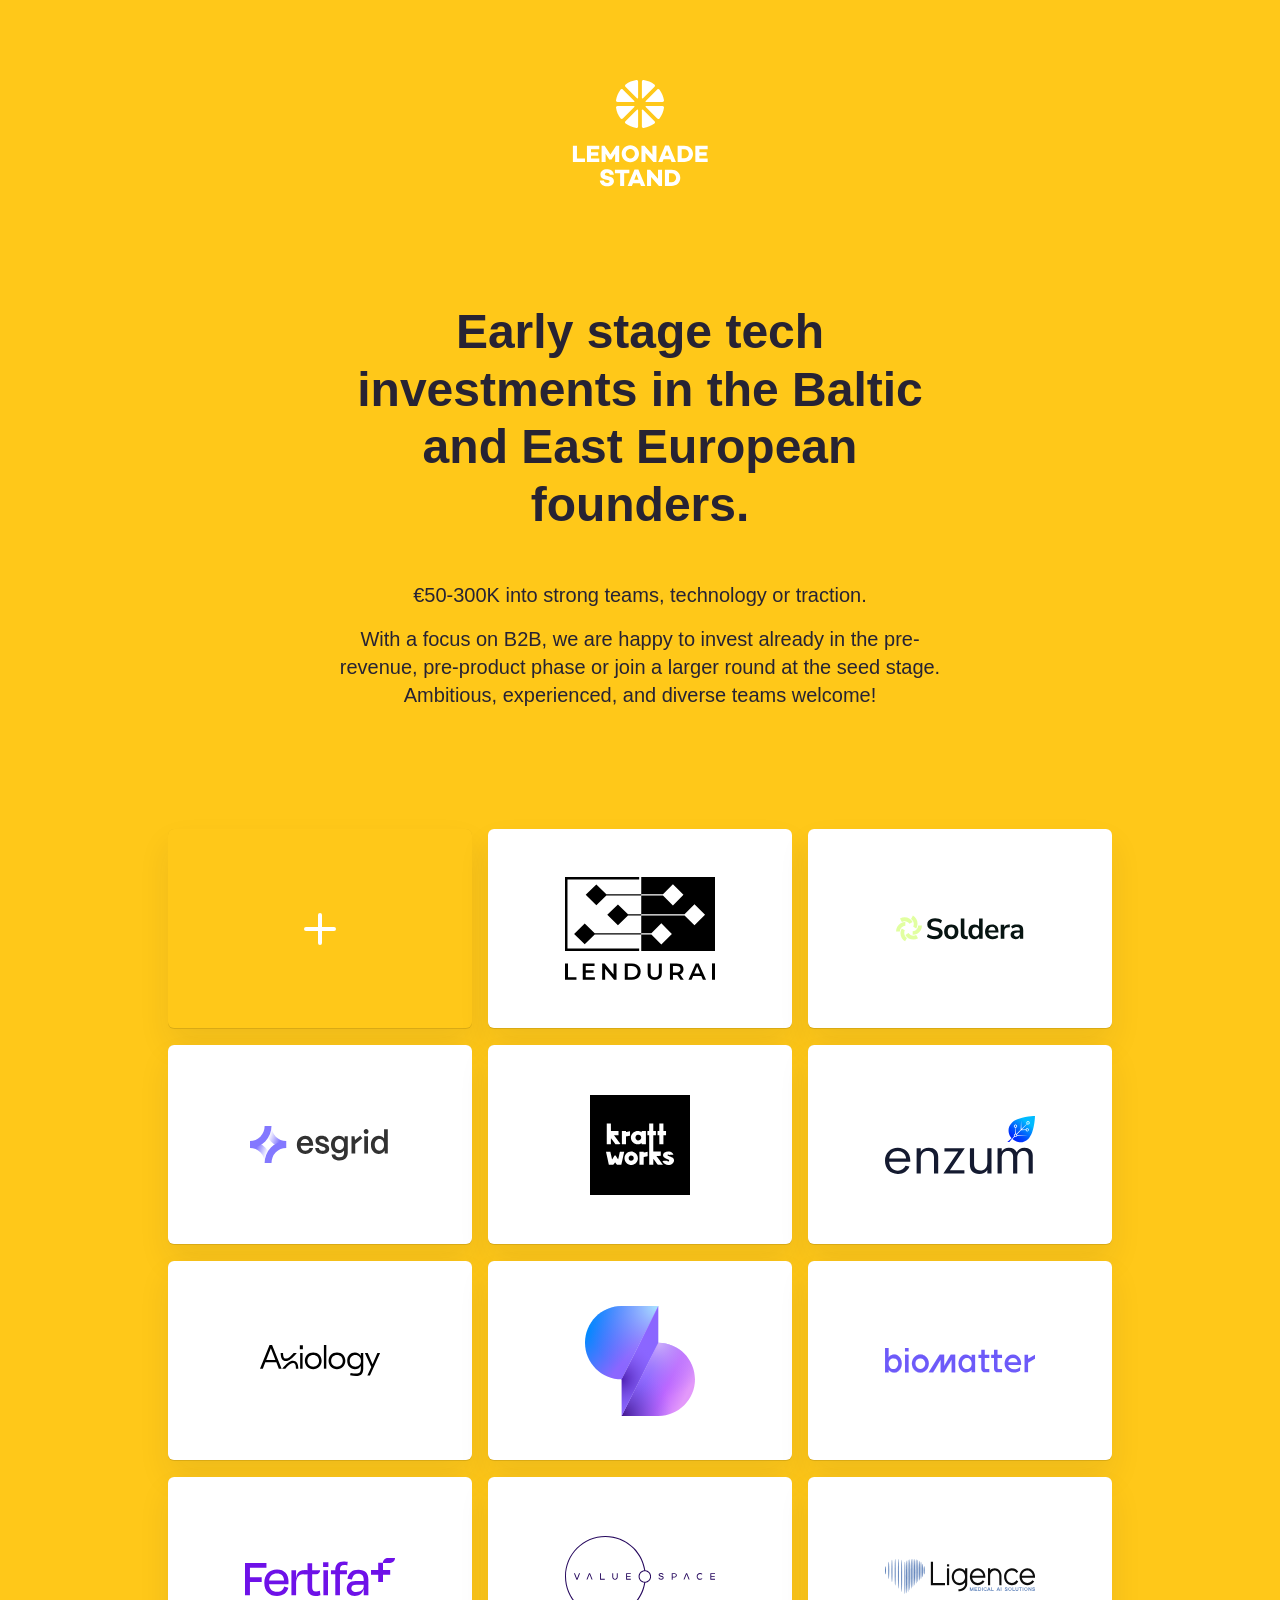
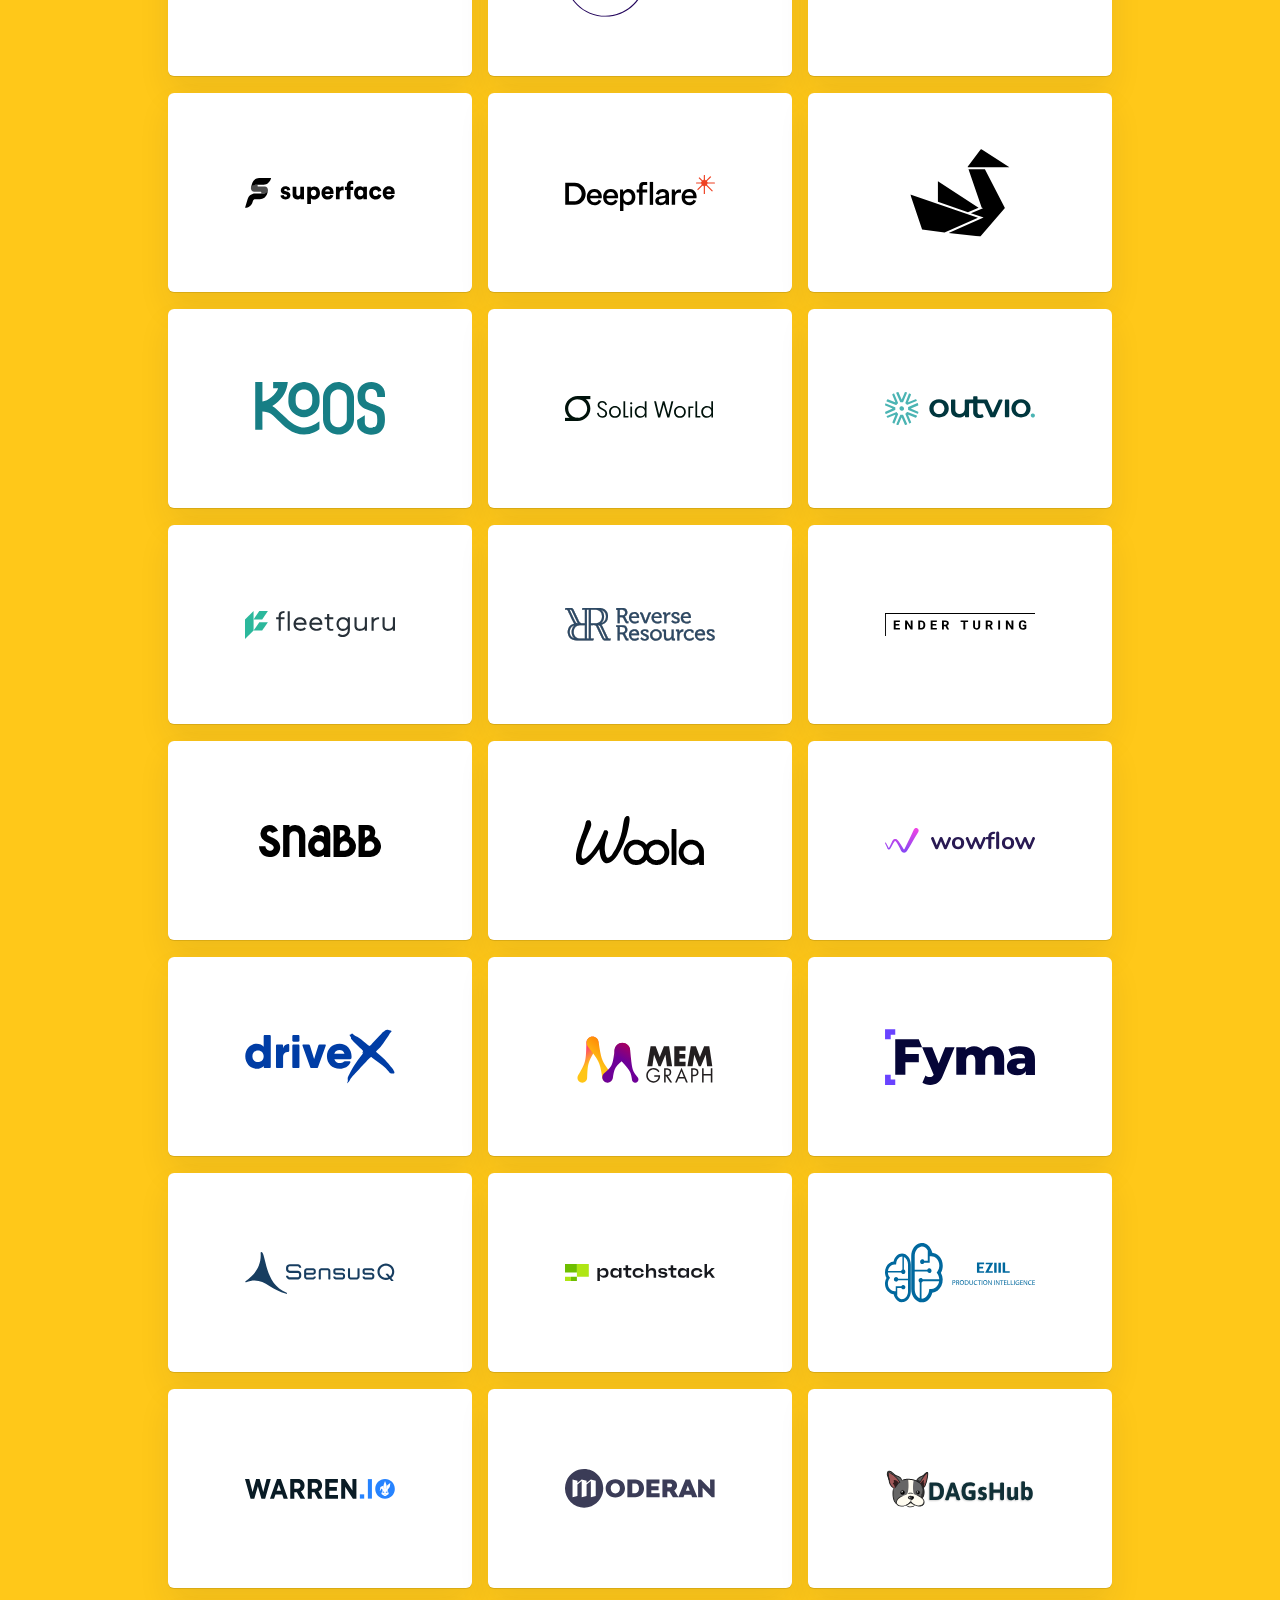
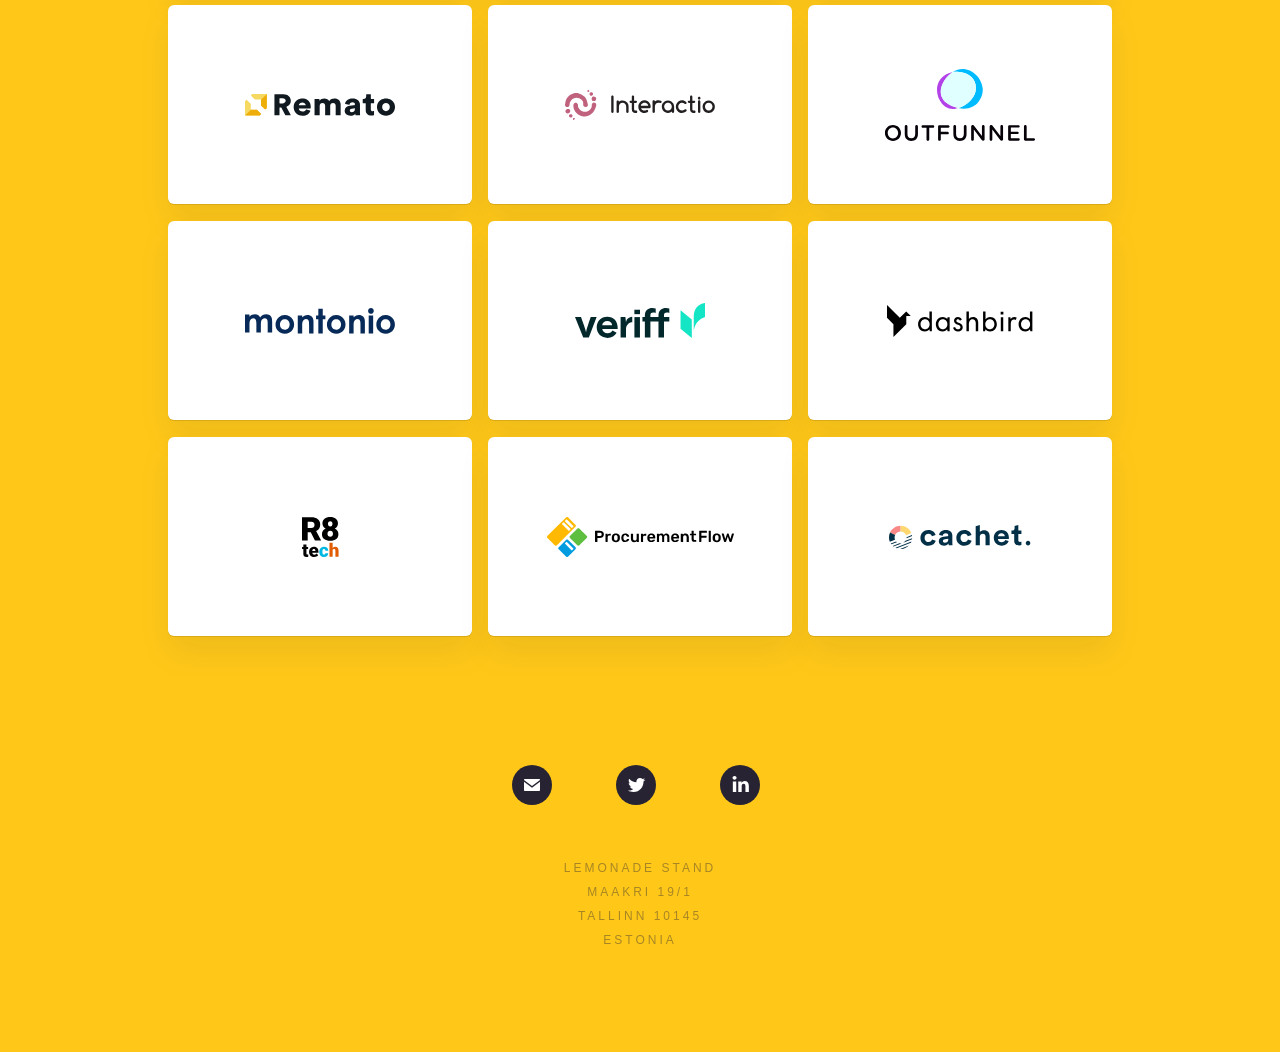
==== index.html @ fc671220 "Update index.html" ====
<!DOCTYPE html>
<html lang="en">

<head>
  <title>Lemonade Stand – Early stage tech startup investments</title>
  <meta name="description" content="We invest €50-300K into strong teams, technology or traction. With focus on B2B we are happy to invest in pre-revenue, pre-product phase or join a later round.">
  <meta name="keywords" content="">
  <meta http-equiv="content-type" content="text/html; charset=utf-8">
  <meta name="robots" content="noodp">
  <meta http-equiv="content-language" content="en">
  <meta name="viewport" content="initial-scale=1, maximum-scale=1">
  <meta http-equiv="ImageResize" content="no">
  <meta http-equiv="ImageToolbar" content="no">
  <meta name="MSSmartTagsPreventParsing" content="true">
  <link rel="apple-touch-icon" sizes="57x57" href="assets/icons/apple-icon-57x57.png">
  <link rel="apple-touch-icon" sizes="60x60" href="assets/icons/apple-icon-60x60.png">
  <link rel="apple-touch-icon" sizes="72x72" href="assets/icons/apple-icon-72x72.png">
  <link rel="apple-touch-icon" sizes="76x76" href="assets/icons/apple-icon-76x76.png">
  <link rel="apple-touch-icon" sizes="114x114" href="assets/icons/apple-icon-114x114.png">
  <link rel="apple-touch-icon" sizes="120x120" href="assets/icons/apple-icon-120x120.png">
  <link rel="apple-touch-icon" sizes="144x144" href="assets/icons/apple-icon-144x144.png">
  <link rel="apple-touch-icon" sizes="152x152" href="assets/icons/apple-icon-152x152.png">
  <link rel="apple-touch-icon" sizes="180x180" href="assets/icons/apple-icon-180x180.png">
  <link rel="icon" type="image/png" sizes="192x192" href="assets/icons/android-icon-192x192.png">
  <link rel="icon" type="image/png" sizes="32x32" href="assets/icons/favicon-32x32.png">
  <link rel="icon" type="image/png" sizes="96x96" href="assets/icons/favicon-96x96.png">
  <link rel="icon" type="image/png" sizes="16x16" href="assets/icons/favicon-16x16.png">
  <link rel="icon" href="assets/icons/favicon.png" type="image/vnd.microsoft.icon">
  <link rel="shortcut icon" href="assets/icons/favicon.png">
  <link rel="stylesheet" href="assets/css/reset.css" type="text/css" media="screen">
  <link rel="stylesheet" href="assets/css/styles.css" type="text/css" media="screen">
  <meta property="og:description" content="€50-300K into strong tems, technology or traction. With focus on B2B we are happy to invest in pre-revenue, pre-product phase or join a later round.">
  <meta property="og:title" content="Lemonade Stand - Early stage tech startup investments">
  <meta property="og:image" content="assets/icons/lemonade-stand-og.png">
  <meta property="og:url" content="https://lemonadestand.ee">
  <meta name="twitter:description" content="€25-300K into strong tems, technology or traction. With focus on B2B we are happy to invest in pre-revenue, pre-product phase or join a later round.">
  <meta name="twitter:title" content="Lemonade Stand - Early stage tech startup investments">
  <meta name="twitter:card" content="summary">
</head>

<body>
  <div id="wrapper">
    <div><img src="assets/logos/lemonade_stand.svg" alt="Lemonade Stand"></div>
    <h1>Early stage tech investments in the Baltic and East European founders.</h1>
    <p>€50-300K into strong teams, technology or traction.</p>
    <p>With a focus on B2B, we are happy to invest already in the pre-revenue, pre-product phase or join a larger round at the seed stage. Ambitious, experienced, and diverse teams welcome!</p>
    <div class="companies">
      <div class="company_outer"><a href="mailto:st@lemonadestand.ee" title="Contact Lemonade Stand">
          <div class="company_inner plus"></div>
        </a></div>
      <div class="company_outer"><a href="https://lendurai.com" title="Lendurai – Satellite navigation and radio independent missions for drones">
          <div class="company_inner lendurai"></div>
        </a></div>
      <div class="company_outer"><a href="https://www.soldera.org/en" title="Soldera – Automated Guarantees of Origin sales agent for renewable energy producers">
          <div class="company_inner soldera"></div>
        </a></div>
      <div class="company_outer"><a href="https://esgrid.com" title="Esgrid – Value chain ESG impact management platform">
          <div class="company_inner esgrid"></div>
        </a></div>
      <div class="company_outer"><a href="https://www.krattworks.com" title="Krattworks – High performance UAV technology">
          <div class="company_inner krattworks"></div>
        </a></div>
      <div class="company_outer"><a href="https://www.enzum.com" title="Enzum – ML forecasting for improved industrial battery efficiency">
          <div class="company_inner enzum"></div>
        </a></div>
      <div class="company_outer"><a href="https://www.axiology.xyz" title="Axiology – DLT securities trading and settlement infrastructure">
          <div class="company_inner axiology"></div>
        </a></div>
      <div class="company_outer"><a href="https://siml.ai" title="Siml.ai – High-performance AI-based numerical simulators software">
          <div class="company_inner simlai"></div>
        </a></div>
      <div class="company_outer"><a href="https://biomatter.ai" title="Biomatter – Creating proteins with Artificial Intelligence">
          <div class="company_inner biomatter"></div>
        </a></div>
      <div class="company_outer"><a href="https://www.fertifa.com" title="Fertifa – Reproductive healthcare for everyone">
          <div class="company_inner fertifa"></div>
        </a></div> 
      <div class="company_outer"><a href="https://www.value.space" title="ValueSpace – Space-based risk assestment and monitoring">
          <div class="company_inner valuespace"></div>
        </a></div>
      <div class="company_outer"><a href="https://www.ligence.io" title="Ligence - AI-driven echocardiography">
          <div class="company_inner ligence"></div>
        </a></div>
      <div class="company_outer"><a href="https://superface.ai" title="Superface - A framework for API integrations">
          <div class="company_inner superface"></div>
        </a></div>
      <div class="company_outer"><a href="https://deepflare.ai" title="Deepflare – Accelerating vaccine discovery with AI/Machine Learning">
          <div class="company_inner deepflare"></div>
        </a></div>
      <div class="company_outer"><a href="https://www.blackswan.ltd" title="Blackswan Space – Autonomy-as-a-Service for satellite integrators and operators to eliminate risk">
          <div class="company_inner blackswan"></div>
        </a></div>
      <div class="company_outer"><a href="https://koos.io" title="Koos – A reward token platform to share your company future value with everybody giving a hand">
          <div class="company_inner koos"></div>
        </a></div>
      <div class="company_outer"><a href="https://www.solid.world" title="Solid World – Funding new high-quality carbon projects to stop the climate crisis">
          <div class="company_inner solidworld"></div>
        </a></div>
      <div class="company_outer"><a href="https://outvio.com" title="Outvio – Ecommerce fulfilment your customers love">
          <div class="company_inner outvio"></div>
        </a></div>
      <div class="company_outer"><a href="https://fleetguru.app" title="Fleetguru – A hosted fleet management solution">
          <div class="company_inner fleetguru"></div>
        </a></div>
      <div class="company_outer"><a href="https://reverseresources.net" title="Reverse Resources – Tracking and trading platform for textile waste, providing 360 degree transparency of the waste flows">
          <div class="company_inner reverse-resources"></div>
        </a></div>
      <div class="company_outer"><a href="https://enderturing.com" title="Ender Turing – Accurate, secure, enterprise-level speech-to-text built for banks and other financial organizations">
          <div class="company_inner ender-turing"></div>
        </a></div>
     <div class="company_outer"><a href="https://snabb.xyz/en/" title="Snabb – Car related services like carwash, parking and charging all in one app">
          <div class="company_inner snabb"></div>
        </a></div>
      <div class="company_outer"><a href="https://www.woola.io" title="Woola – Packaging made of leftover sheep wool to reduce plastic waste of online shopping">
          <div class="company_inner woola"></div>
        </a></div>
      <div class="company_outer"><a href="https://wowflow.com" title="wowflow - Collaboration in asset management for maintenance teams">
          <div class="company_inner wowflow"></div>
        </a></div>
      <div class="company_outer"><a href="https://drivex.ee" title="DriveX - Vechicle damage verification for insurance companies and mobility service providers">
          <div class="company_inner drivex"></div>
        </a></div>
      <div class="company_outer"><a href="https://memgraph.com" title="Memgraph - Real-time operational graph analytics for mission-critical applications">
          <div class="company_inner memgraph"></div>
        </a></div>
      <div class="company_outer"><a href="https://fyma.ai" title="Fyma - Turn cameras into sensors with AI">
          <div class="company_inner fyma"></div>
        </a></div>
      <div class="company_outer"><a href="https://www.sensusq.com" title="SensusQ - Intelligence and decision making software to deliver the operational advantages of ML/AI, deployed in the toughest environments">
          <div class="company_inner sensusq"></div>
        </a></div>
      <div class="company_outer"><a href="https://patchstack.com" title="Patchstack - Protect your site from plugin vulnerabilities">
          <div class="company_inner patchstack"></div>
        </a></div>
      <div class="company_outer"><a href="https://eziil.com" title="Eziil - Factory production management">
          <div class="company_inner eziil"></div>
        </a></div>
      <div class="company_outer"><a href="https://warren.io" title="Warren - Private cloud platform">
          <div class="company_inner warren"></div>
        </a></div>
      <div class="company_outer"><a href="https://moderansolutions.com" title="Moderan - Commercial real estate lease and property management software">
          <div class="company_inner moderan"></div>
        </a></div>
      <div class="company_outer"><a href="https://dagshub.com" title="DAGsHUB - Data science collaboration platform">
          <div class="company_inner dagshub"></div>
        </a></div>
      <div class="company_outer"><a href="https://remato.com" title="Remato - Construction software to manage teams, tools and projects">
          <div class="company_inner remato"></div>
        </a></div>
      <div class="company_outer"><a href="https://interactio.io" title="Interactio - Simultaneous translation platform">
          <div class="company_inner interactio"></div>
        </a></div>
      <div class="company_outer"><a href="https://outfunnel.com" title="Outfunnel - Revenue marketing automation">
          <div class="company_inner outfunnel"></div>
        </a></div>
      <div class="company_outer"><a href="https://montonio.com" title="Montonio - Payments and shipping for ecommerce">
          <div class="company_inner montonio"></div>
        </a></div>
      <div class="company_outer"><a href="https://www.veriff.com/" title="Veriff - Identity verification done in seconds">
          <div class="company_inner veriff"></div>
        </a></div>
      <div class="company_outer"><a href="https://dashbird.io" title="Dashbird - Serverless monitoring platform to detect and fix problems in seconds">
          <div class="company_inner dashbird"></div>
        </a></div>
      <div class="company_outer"><a href="https://r8tech.io" title="R8tech - Digital operator and energy efficiency for large commercial buildings">
          <div class="company_inner r8_tech"></div>
        </a></div>
      <div class="company_outer"><a href="https://www.procurementflow.com" title="Procurement Flow">
          <div class="company_inner procurement_flow"></div>
        </a></div>
      <div class="company_outer"><a href="https://cachet.me" title="Cachet - Insurance for the gig economy">
          <div class="company_inner cachet"></div>
        </a></div>
    </div>
    <ul class="links">
      <li><a href="mailto:st@lemonadestand.ee" title="Contact Lemonade Stand"><img src="assets/icons/email.svg" alt=""></a></li>
      <li><a href="https://twitter.com/siimteller" title="Follow Lemonade Stand Managing Partner @siimteller on Twitter"><img src="assets/icons/tw.svg" alt="Follow Siim Teller on Twitter"></a></li>
      <li><a href="https://www.linkedin.com/company/lemonade-stand-vc" title="Follow Lemonade Stand on LinkedIn"><img src="assets/icons/linkedin.svg" alt="Follow Lemonade Stand on LinkedIn"></a></li>
    </ul>
    <div id="footer">
      Lemonade Stand<br>
      Maakri 19/1<br>
      Tallinn 10145<br>
      Estonia
    </div>
  </div>
</body>

</html>
---- assets/css/styles.css ----
body {
	font: 20px/48px -apple-system, BlinkMacSystemFont, "HelveticaNeue-Light", "Helvetica Neue", "HelveticaNeue", Helvetica, Arial, sans-serif;
	color: #272333;
	background: #FFC819;
	line-height: 140%;
	text-align: center;
}
h1, p, #footer {
	width: 624px;
	margin-left: 192px;
}
h1 {
	font-size: 48px;
	line-height: 120%;
	font-weight: bold;
	padding: 0;
	margin-top: 104px;
	margin-bottom: 48px;
}
p, ul {
	margin-bottom: 16px;
}
a {
	color: #272333;
	text-decoration: none;
}
a:hover {
	text-decoration: none;
}
#wrapper {
	width: 1008px;
	margin: 80px auto 0 auto;
	padding-bottom: 100px;
}
.companies {
	margin: 80px 0;
	overflow: hidden;
	padding: 32px 24px;
}
.company_outer {
	float: left;
	width: 304px;
	height: 200px;
	background: rgba(0, 0, 0, 0.08);
	margin: 8px;
	border-radius: 6px;
	box-shadow: 0 16px 32px rgba(39, 35, 51, 0.08);
}
.company_inner {
	background-color: #ffffff;
	width: 100%;
	height: 199px;
	border-radius: 6px;
	box-shadow: 0 1px rgba(0, 0, 0, 0.08);
	background-position: center center;
	background-repeat: no-repeat;
}
.company_inner.lendurai{
	background-image: url(../logos/lendurai.svg);
}
.company_inner.soldera{
	background-image: url(../logos/soldera.svg);
}
.company_inner.axiology{
	background-image: url(../logos/axiology.svg);
}
.company_inner.esgrid{
	background-image: url(../logos/esgrid.svg);
}
.company_inner.krattworks{
	background-image: url(../logos/krattworks.svg);
}
.company_inner.enzum{
	background-image: url(../logos/enzum.svg);
}
.company_inner.simlai{
	background-image: url(../logos/simlai.svg);
}
.company_inner.biomatter{
	background-image: url(../logos/biomatter.svg);
}
.company_inner.fertifa{
	background-image: url(../logos/fertifa.svg);
}
.company_inner.valuespace{
	background-image: url(../logos/valuespace.svg);
}
.company_inner.ligence{
	background-image: url(../logos/ligence.svg);
}
.company_inner.superface{
	background-image: url(../logos/superface.svg);
}
.company_inner.deepflare{
	background-image: url(../logos/deepflare.svg);
}
.company_inner.plural{
	background-image: url(../logos/plural.svg);
}
.company_inner.snabb{
	background-image: url(../logos/snabb.svg);
}
.company_inner.blackswan{
	background-image: url(../logos/blackswan.svg);
}
.company_inner.kwota{
	background-image: url(../logos/kwota.svg);
}
.company_inner.beamline{
	background-image: url(../logos/beamline.svg);
}
.company_inner.koos{
	background-image: url(../logos/koos.svg);
}
.company_inner.solidworld{
	background-image: url(../logos/solidworld.svg);
}
.company_inner.dillali {
	background-image: url(../logos/dillali.svg);
}
.company_inner.planet42 {
	background-image: url(../logos/planet42.svg);
}
.company_inner.sfv {
	background-image: url(../logos/sfv.svg);
}
.company_inner.tinyseed {
	background-image: url(../logos/tinyseed.svg);
}
.company_inner.grunfin {
	background-image: url(../logos/grunfin.svg);
}
.company_inner.reverse-resources {
	background-image: url(../logos/reverse-resources.svg);
}
.company_inner.outvio {
	background-image: url(../logos/outvio.svg);
}
.company_inner.fleetguru {
	background-image: url(../logos/fleetguru.svg);
}
.company_inner.ender-turing {
	background-image: url(../logos/ender-turing.svg);
}
.company_inner.barking {
	background-image: url(../logos/barking.svg);
}
.company_inner.woola {
	background-image: url(../logos/woola.svg);
}
.company_inner.wowflow {
	background-image: url(../logos/wowflow.svg);
}
.company_inner.drivex {
	background-image: url(../logos/drivex.svg);
}
.company_inner.memgraph {
	background-image: url(../logos/memgraph.svg);
}
.company_inner.fyma {
	background-image: url(../logos/fyma.svg);
}
.company_inner.visory {
	background-image: url(../logos/visory.svg);
}
.company_inner.sensusq {
	background-image: url(../logos/sensusq.svg);
}
.company_inner.patchstack {
	background-image: url(../logos/patchstack.svg);
}
.company_inner.eziil {
	background-image: url(../logos/eziil.svg);
}
.company_inner.warren {
	background-image: url(../logos/warren.svg);
}
.company_inner.moderan {
	background-image: url(../logos/moderan.svg);
}
.company_inner.dagshub {
	background-image: url(../logos/dagshub.svg);
}
.company_inner.remato {
	background-image: url(../logos/remato.svg);
}
.company_inner.interactio {
	background-image: url(../logos/interactio.svg);
}	
.company_inner.outfunnel {
	background-image: url(../logos/outfunnel.svg);
}
.company_inner.askrobin {
	background-image: url(../logos/askrobin.svg);
}
.company_inner.montonio {
	background-image: url(../logos/montonio.svg);
}
.company_inner.veriff {
	background-image: url(../logos/veriff.svg);
}
.company_inner.dashbird {
	background-image: url(../logos/dashbird.svg);
}
.company_inner.cachet {
	background-image: url(../logos/cachet.svg);
}
.company_inner.procurement_flow {
	background-image: url(../logos/procurement_flow.svg);
}
.company_inner.r8_tech {
	background-image: url(../logos/r8_tech.svg);
}
.company_inner.digital_sputnik {
	background-image: url(../logos/digital_sputnik.svg);
}
.company_inner.plus {
	background-image: url(../icons/plus.svg);
	background-color: #FFC819;
}
.links {
	margin-left: 344px;
	overflow: hidden;
}
li {
	float: left;
	width: 88px;
	margin: 8px;
}
#footer {
	font-size: 12px;
	line-height: 24px;
	letter-spacing: 3px;
	text-transform: uppercase;
	opacity: .4;
	margin-top: 36px;
}

@media (max-width: 1024px) {
	h1, p, #footer {
		width: 624px;
		margin-left: 58px;
	}
	#wrapper {
		width: 768px;
	}
	.company_outer {
		width: 224px;
		height: 144px;
	}
	.company_inner {
		height: 143px;
	}
	.links {
		margin-left: 224px;
	}
}

@media (max-width: 760px) {
	body {
		font-size: 16px;
	}
	h1, p, #footer, .company_outer {
		width: 88%;
		margin-left: 6%;
	}
	h1 {
		font-size: 36px;
		margin-top: 40px;
	}
	#wrapper {
		width: 100%;
		margin-top: 40px;
	}
	.companies {
		margin: 40px 0;
	}	
	.links {
		width: 66%;
		margin-left: 17%;
	}
	li {
		width: 33%;
		margin: 8px 0;
	}
}
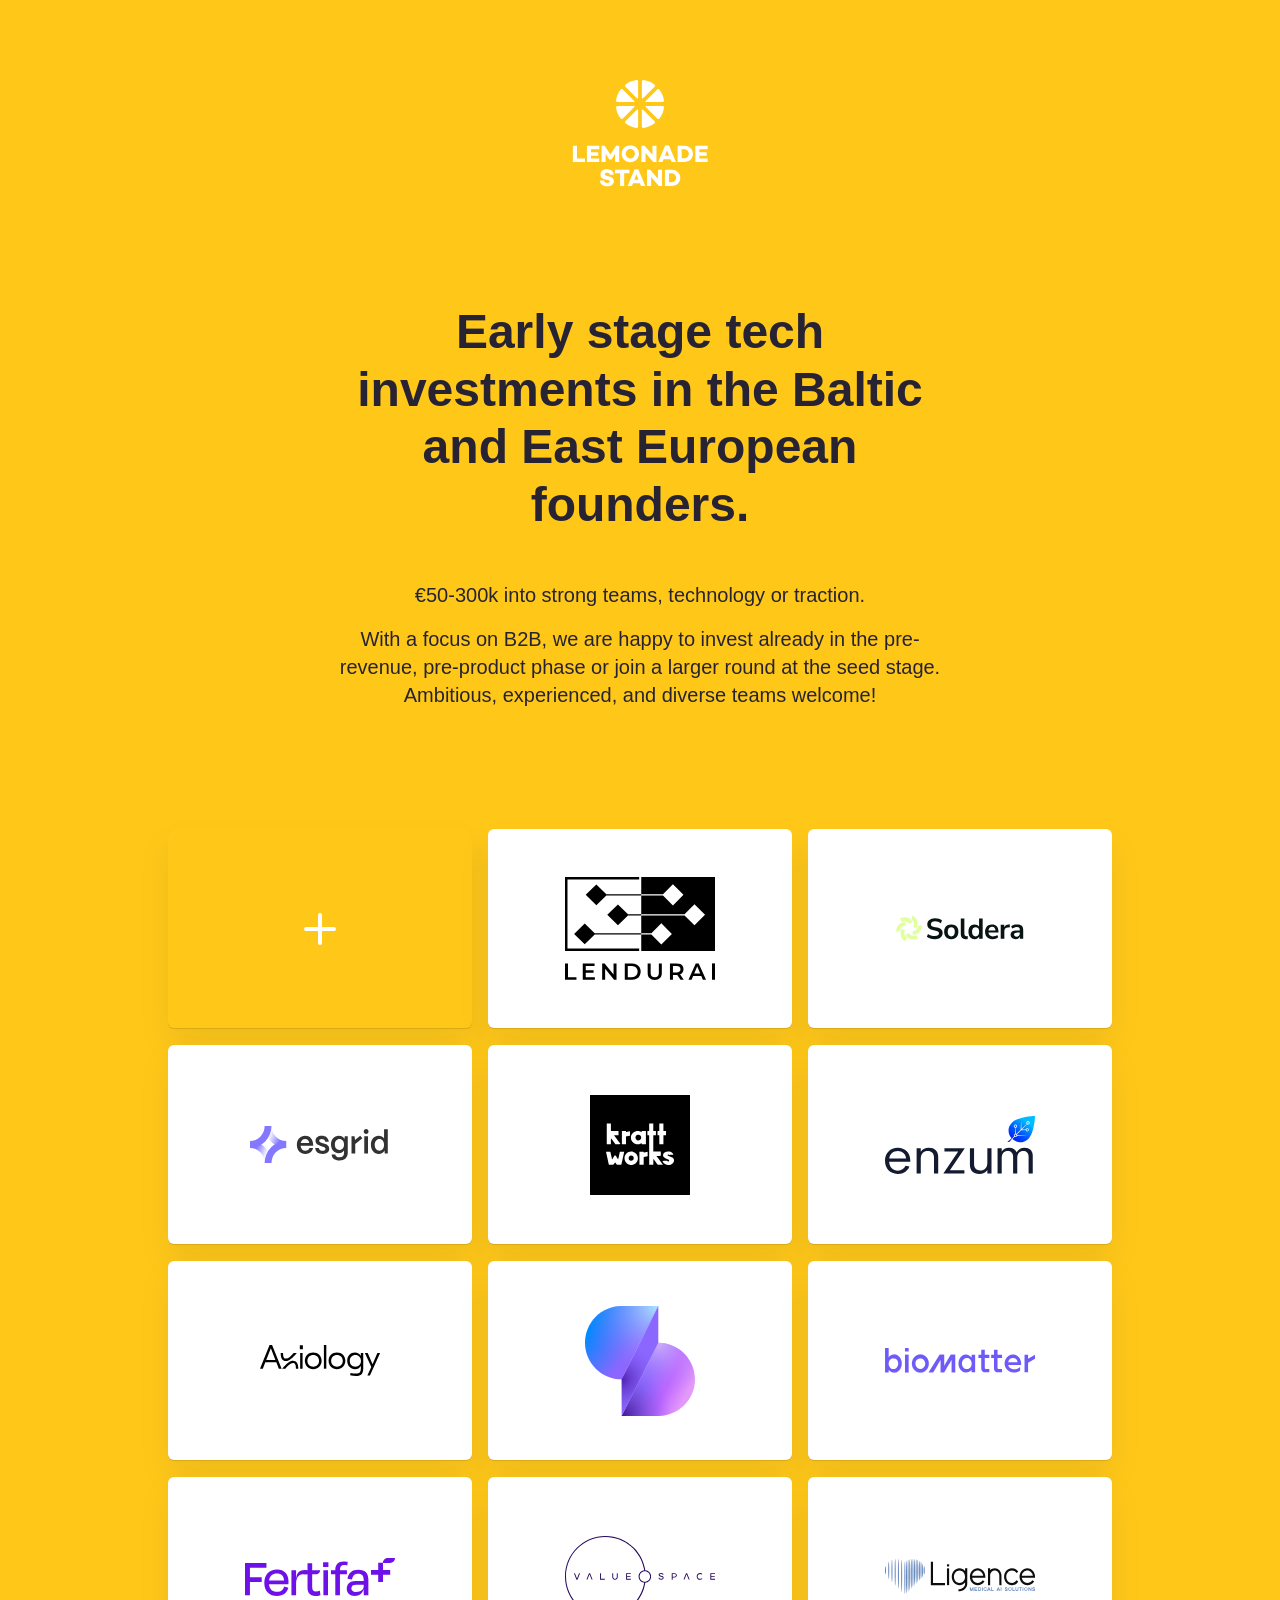
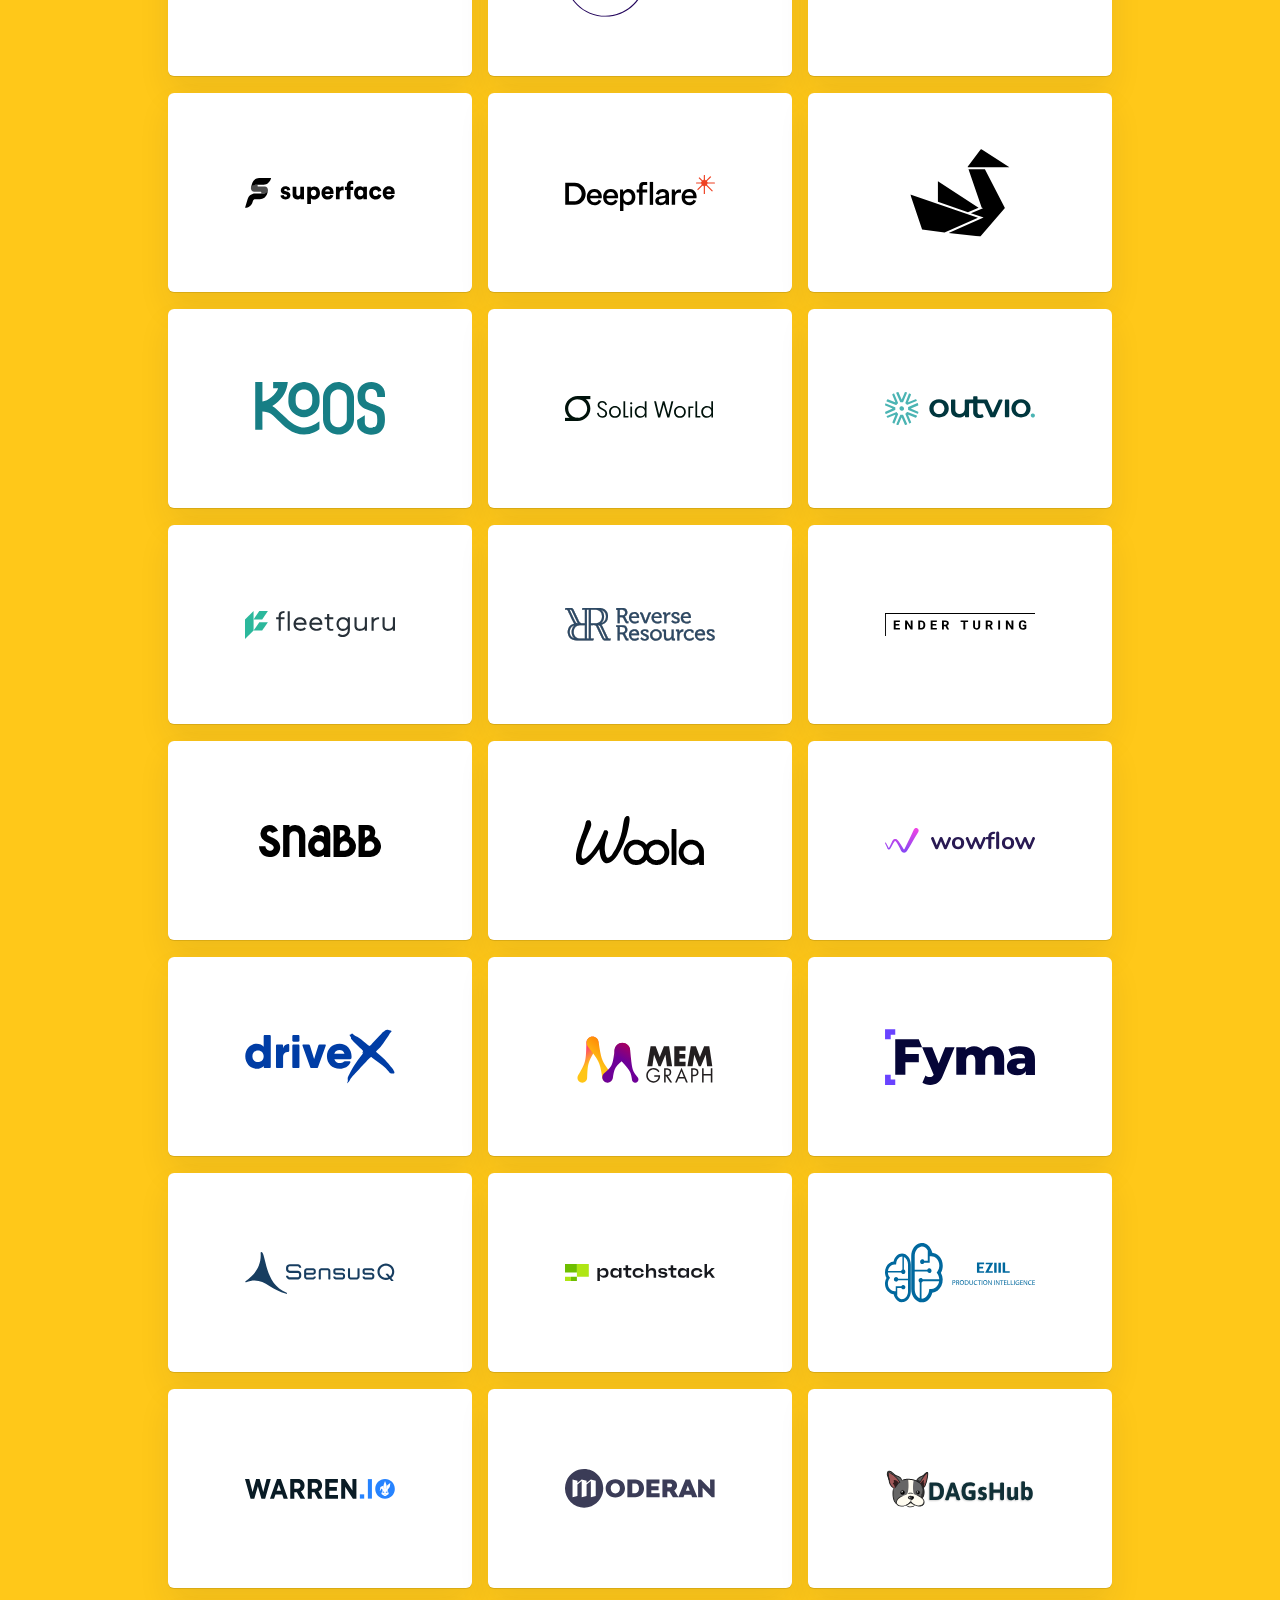
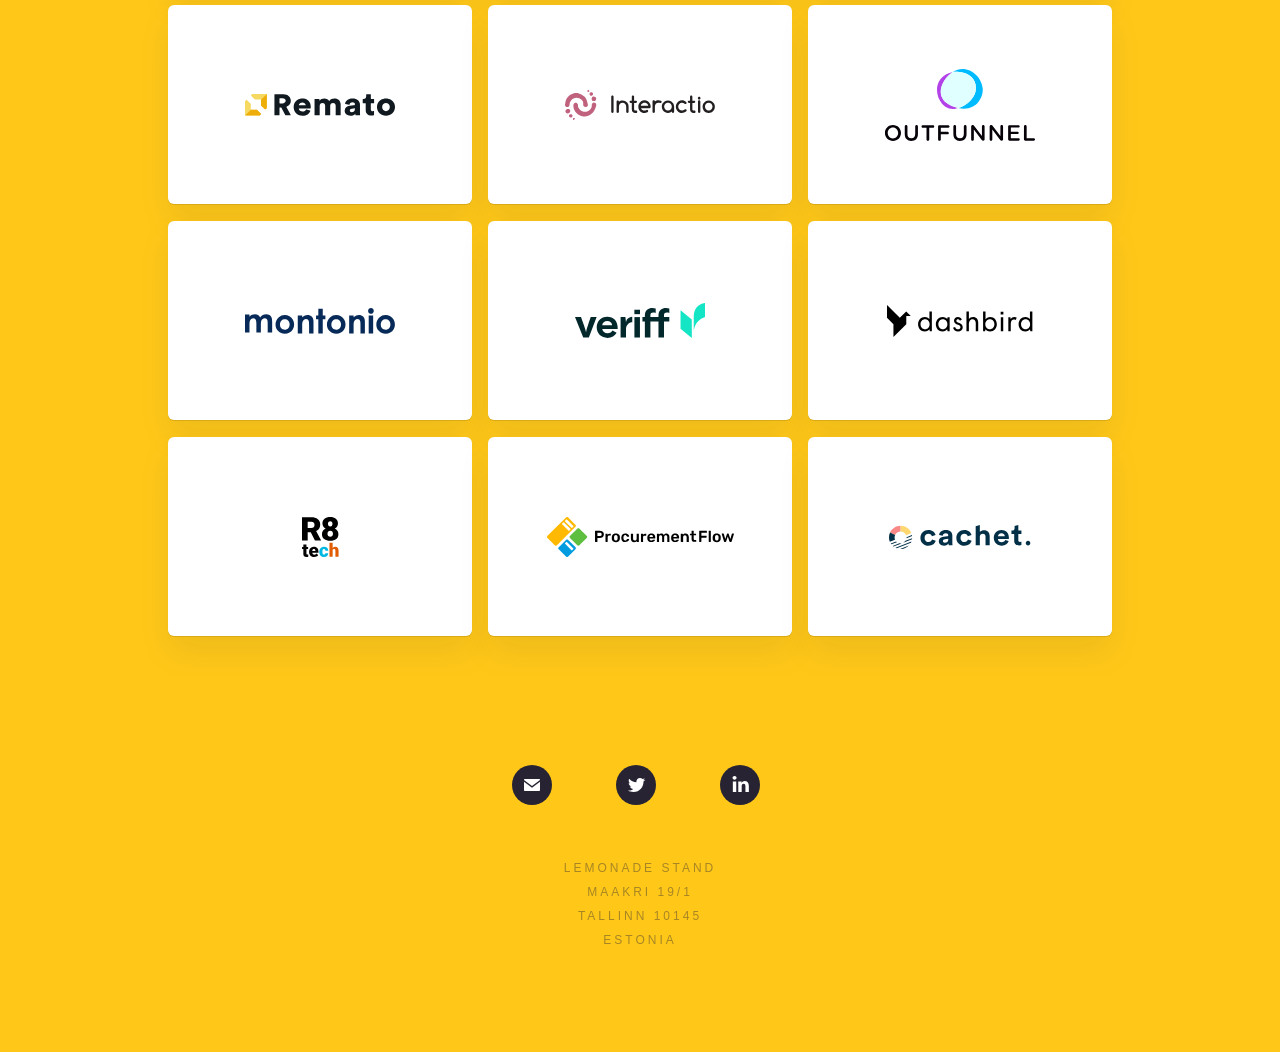
==== commit 3bf15112: "Fix copy typos and update email alt text" ====
--- a/index.html
+++ b/index.html
@@ -29,11 +29,11 @@
   <link rel="shortcut icon" href="assets/icons/favicon.png">
   <link rel="stylesheet" href="assets/css/reset.css" type="text/css" media="screen">
   <link rel="stylesheet" href="assets/css/styles.css" type="text/css" media="screen">
-  <meta property="og:description" content="€50-300K into strong tems, technology or traction. With focus on B2B we are happy to invest in pre-revenue, pre-product phase or join a later round.">
+  <meta property="og:description" content="€50-300k into strong teams, technology or traction. With focus on B2B we are happy to invest in pre-revenue, pre-product phase or join a later round.">
   <meta property="og:title" content="Lemonade Stand - Early stage tech startup investments">
   <meta property="og:image" content="assets/icons/lemonade-stand-og.png">
   <meta property="og:url" content="https://lemonadestand.ee">
-  <meta name="twitter:description" content="€25-300K into strong tems, technology or traction. With focus on B2B we are happy to invest in pre-revenue, pre-product phase or join a later round.">
+  <meta name="twitter:description" content="€50-300k into strong teams, technology or traction. With focus on B2B we are happy to invest in pre-revenue, pre-product phase or join a later round.">
   <meta name="twitter:title" content="Lemonade Stand - Early stage tech startup investments">
   <meta name="twitter:card" content="summary">
 </head>
@@ -42,7 +42,7 @@
   <div id="wrapper">
     <div><img src="assets/logos/lemonade_stand.svg" alt="Lemonade Stand"></div>
     <h1>Early stage tech investments in the Baltic and East European founders.</h1>
-    <p>€50-300K into strong teams, technology or traction.</p>
+    <p>€50-300k into strong teams, technology or traction.</p>
     <p>With a focus on B2B, we are happy to invest already in the pre-revenue, pre-product phase or join a larger round at the seed stage. Ambitious, experienced, and diverse teams welcome!</p>
     <div class="companies">
       <div class="company_outer"><a href="mailto:st@lemonadestand.ee" title="Contact Lemonade Stand">
@@ -75,7 +75,7 @@
       <div class="company_outer"><a href="https://www.fertifa.com" title="Fertifa – Reproductive healthcare for everyone">
           <div class="company_inner fertifa"></div>
         </a></div> 
-      <div class="company_outer"><a href="https://www.value.space" title="ValueSpace – Space-based risk assestment and monitoring">
+      <div class="company_outer"><a href="https://www.value.space" title="ValueSpace – Space-based risk assessment and monitoring">
           <div class="company_inner valuespace"></div>
         </a></div>
       <div class="company_outer"><a href="https://www.ligence.io" title="Ligence - AI-driven echocardiography">
@@ -117,7 +117,7 @@
       <div class="company_outer"><a href="https://wowflow.com" title="wowflow - Collaboration in asset management for maintenance teams">
           <div class="company_inner wowflow"></div>
         </a></div>
-      <div class="company_outer"><a href="https://drivex.ee" title="DriveX - Vechicle damage verification for insurance companies and mobility service providers">
+      <div class="company_outer"><a href="https://drivex.ee" title="DriveX - Vehicle damage verification for insurance companies and mobility service providers">
           <div class="company_inner drivex"></div>
         </a></div>
       <div class="company_outer"><a href="https://memgraph.com" title="Memgraph - Real-time operational graph analytics for mission-critical applications">
@@ -173,7 +173,7 @@
         </a></div>
     </div>
     <ul class="links">
-      <li><a href="mailto:st@lemonadestand.ee" title="Contact Lemonade Stand"><img src="assets/icons/email.svg" alt=""></a></li>
+      <li><a href="mailto:st@lemonadestand.ee" title="Contact Lemonade Stand"><img src="assets/icons/email.svg" alt="Email Lemonade Stand"></a></li>
       <li><a href="https://twitter.com/siimteller" title="Follow Lemonade Stand Managing Partner @siimteller on Twitter"><img src="assets/icons/tw.svg" alt="Follow Siim Teller on Twitter"></a></li>
       <li><a href="https://www.linkedin.com/company/lemonade-stand-vc" title="Follow Lemonade Stand on LinkedIn"><img src="assets/icons/linkedin.svg" alt="Follow Lemonade Stand on LinkedIn"></a></li>
     </ul>
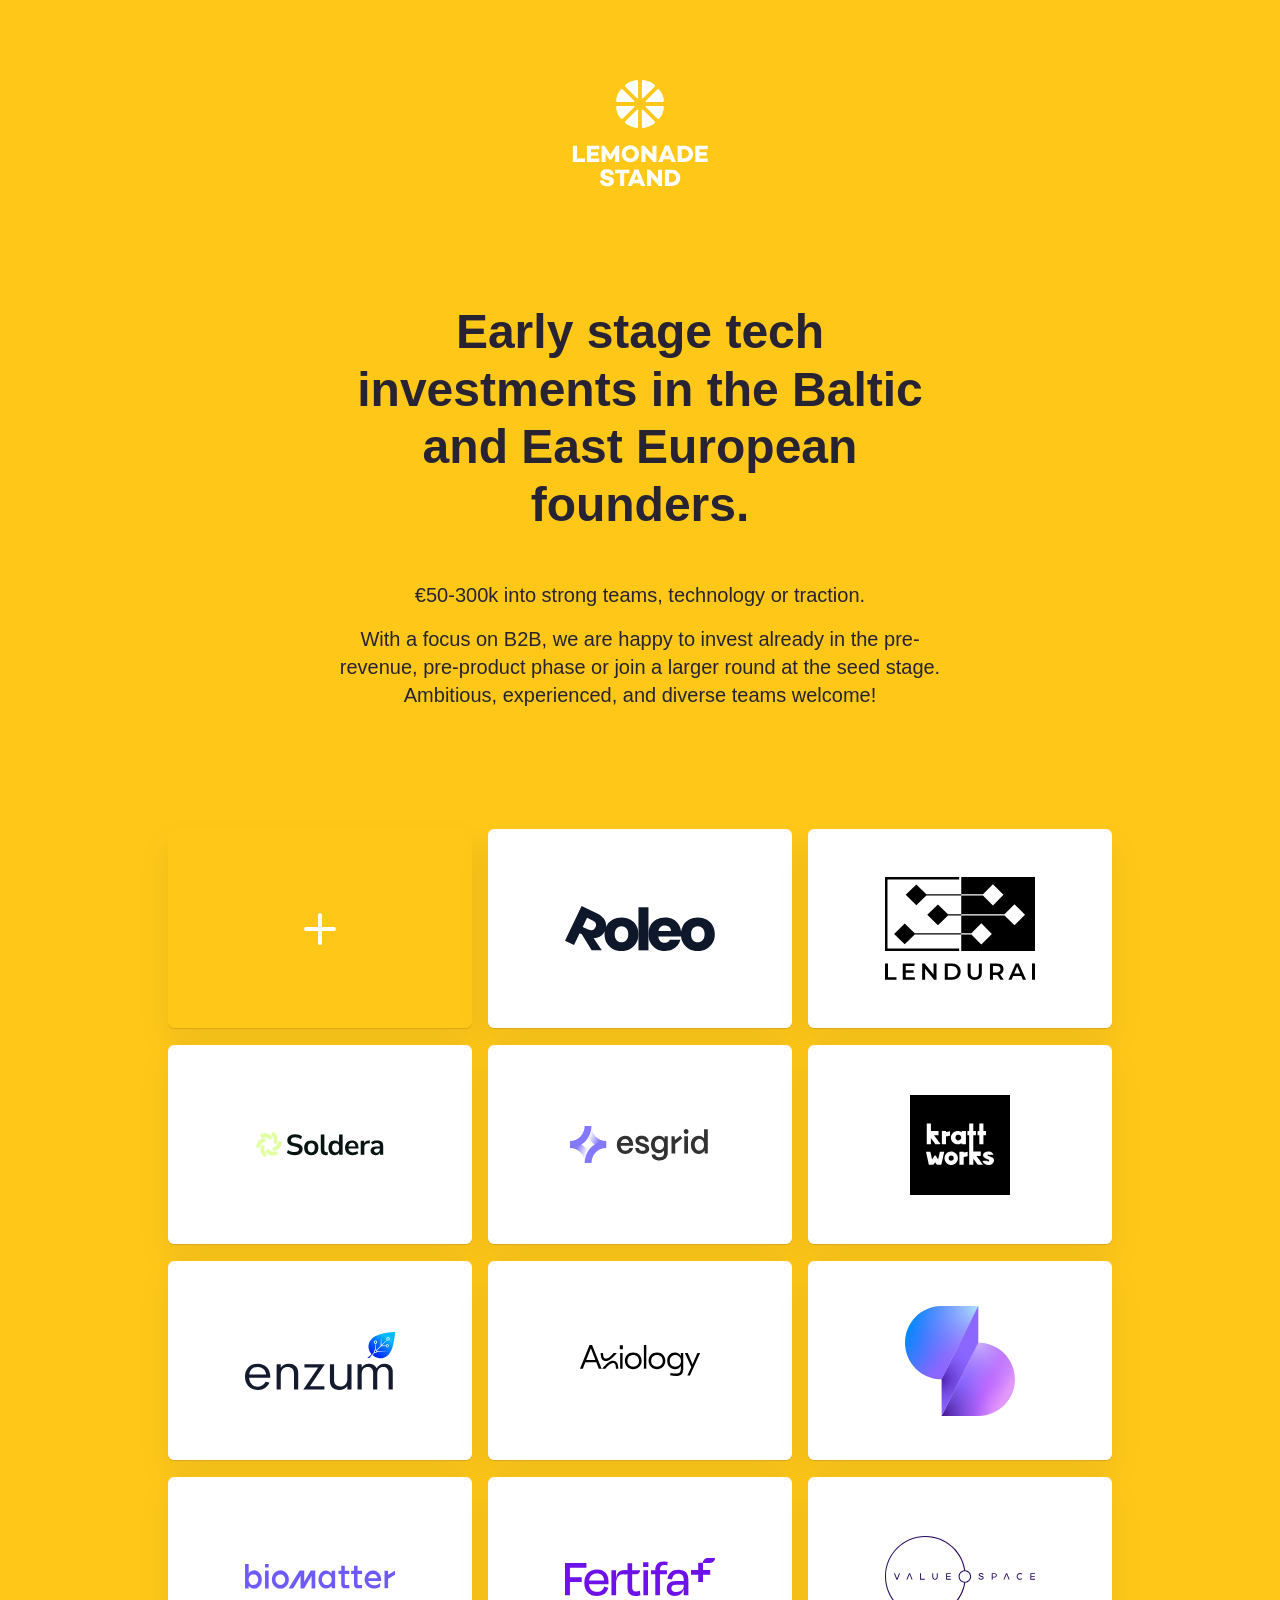
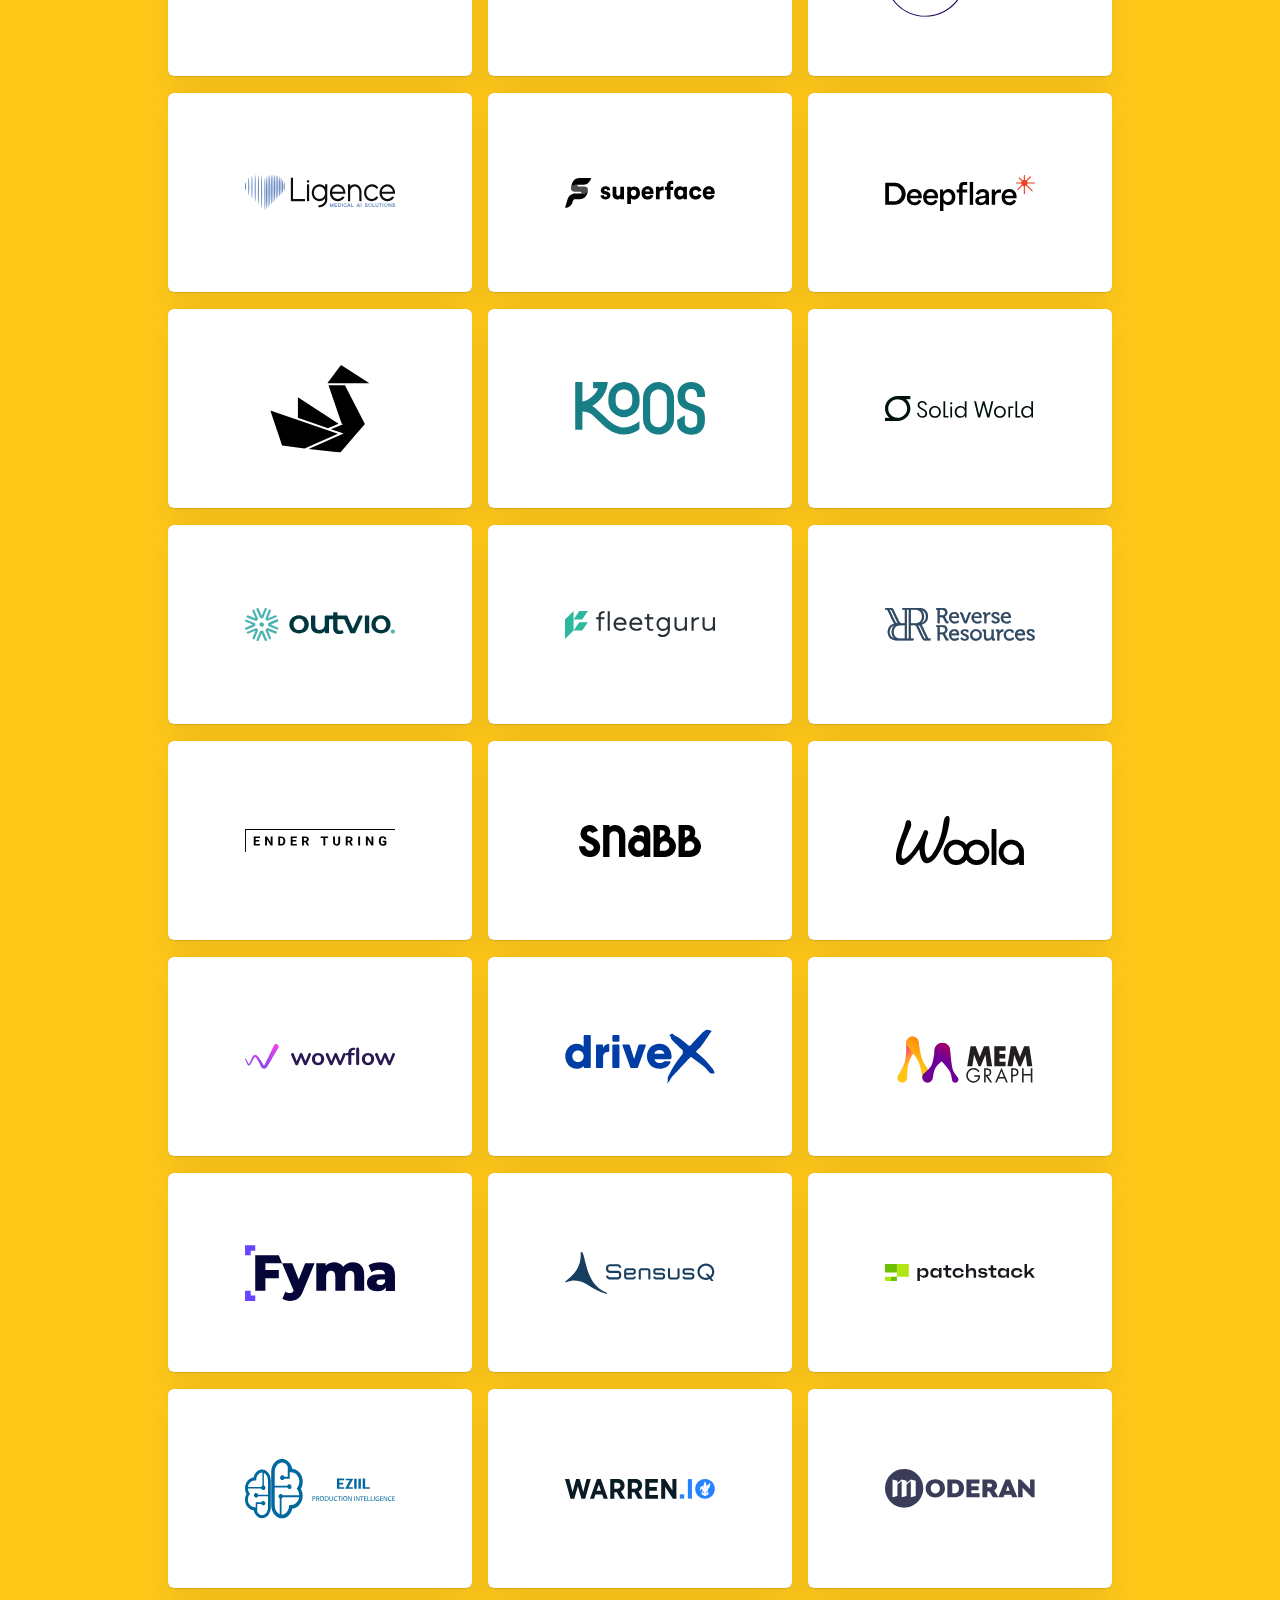
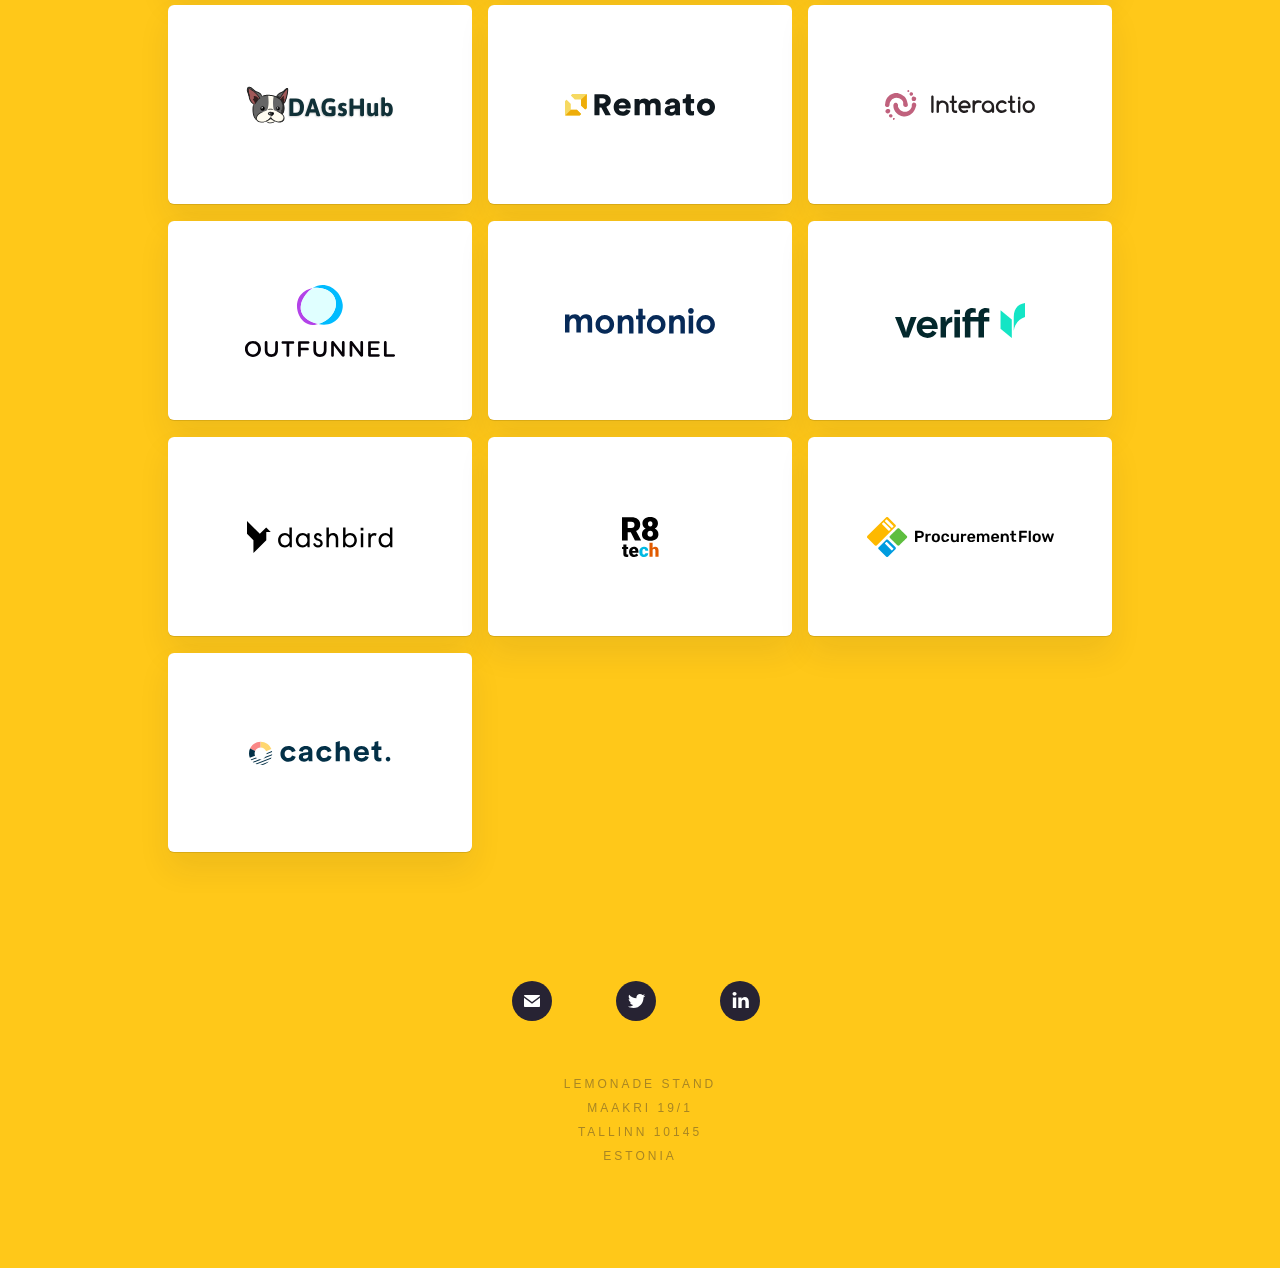
==== commit 95cd025b: "Added Roleo" ====
--- a/index.html
+++ b/index.html
@@ -47,6 +47,9 @@
     <div class="companies">
       <div class="company_outer"><a href="mailto:st@lemonadestand.ee" title="Contact Lemonade Stand">
           <div class="company_inner plus"></div>
+        </a></div>
+      <div class="company_outer"><a href="https://roleo.com/" title="Roleo – Connecting talent with tech companies">
+          <div class="company_inner roleo"></div>
         </a></div>
       <div class="company_outer"><a href="https://lendurai.com" title="Lendurai – Satellite navigation and radio independent missions for drones">
           <div class="company_inner lendurai"></div>
--- a/assets/css/styles.css
+++ b/assets/css/styles.css
@@ -55,6 +55,9 @@
 	background-position: center center;
 	background-repeat: no-repeat;
 }
+.company_inner.roleo{
+	background-image: url(../logos/roleo.svg);
+}
 .company_inner.lendurai{
 	background-image: url(../logos/lendurai.svg);
 }
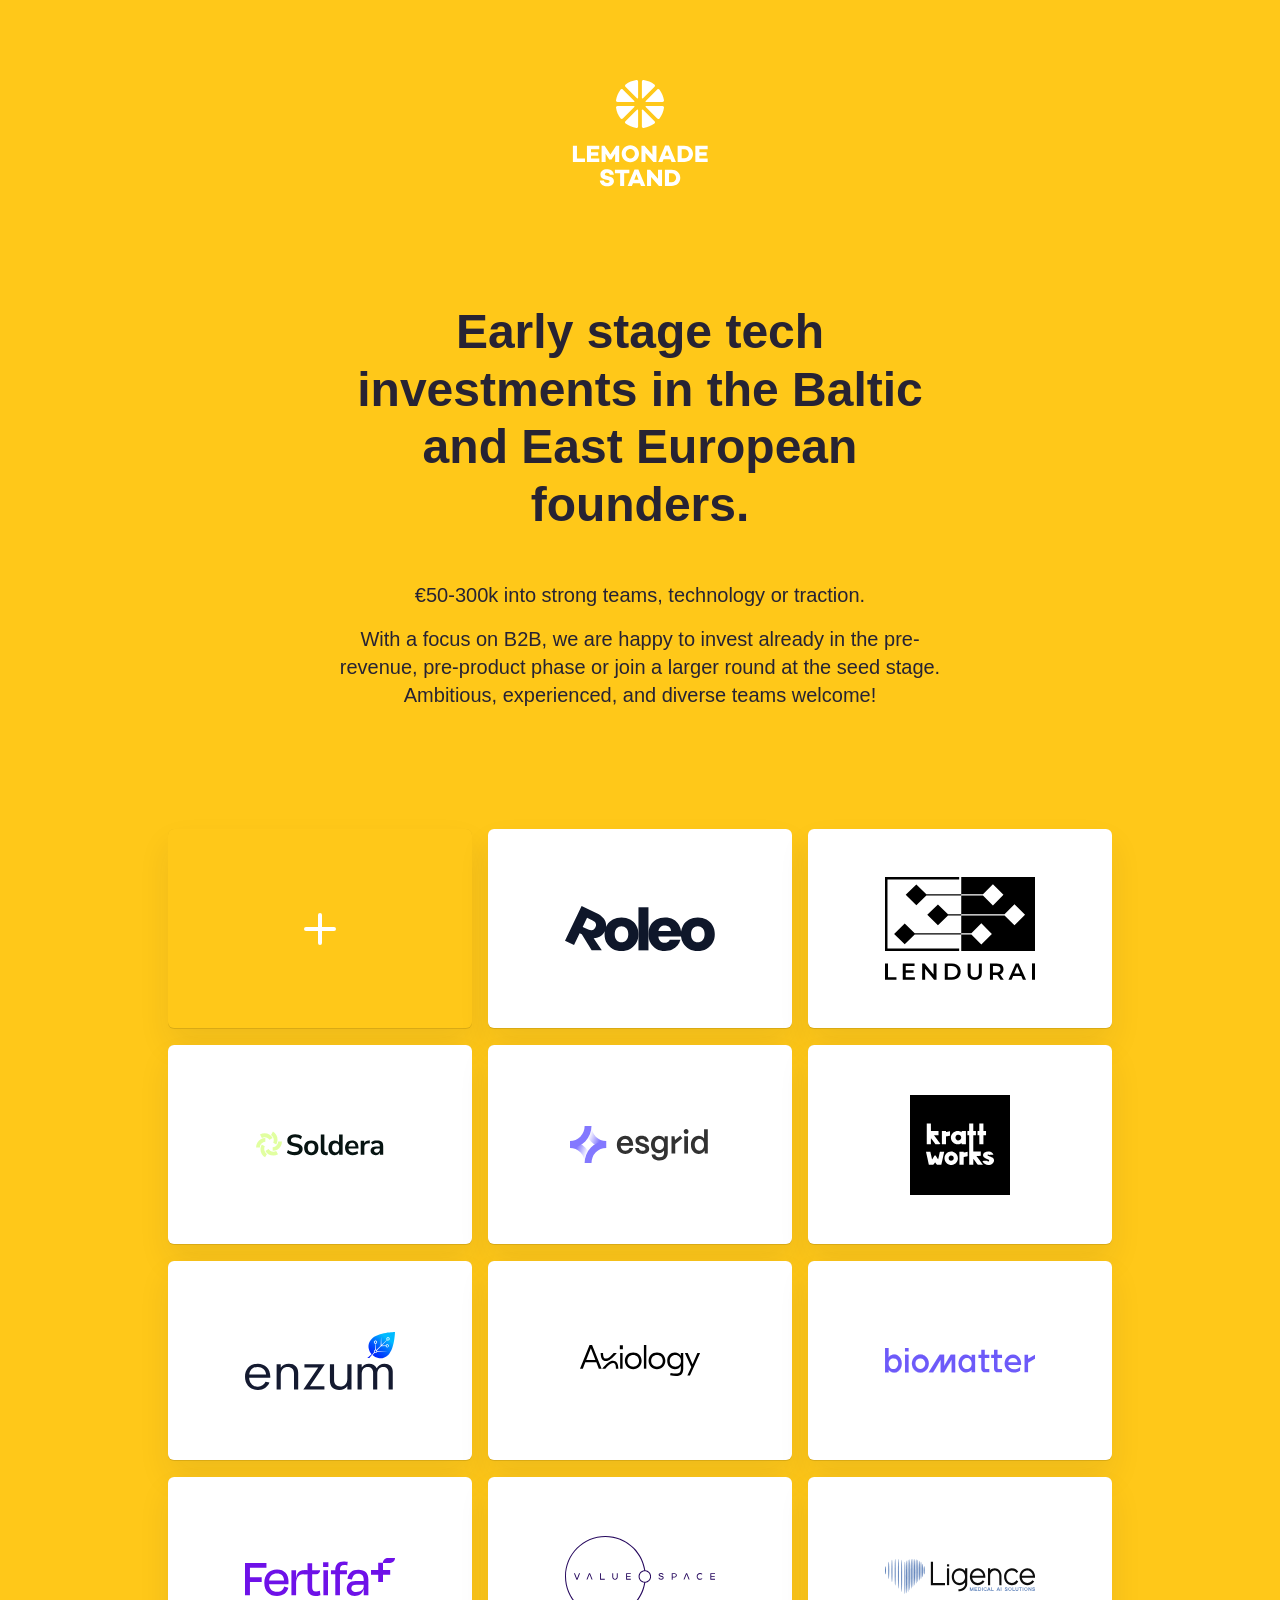
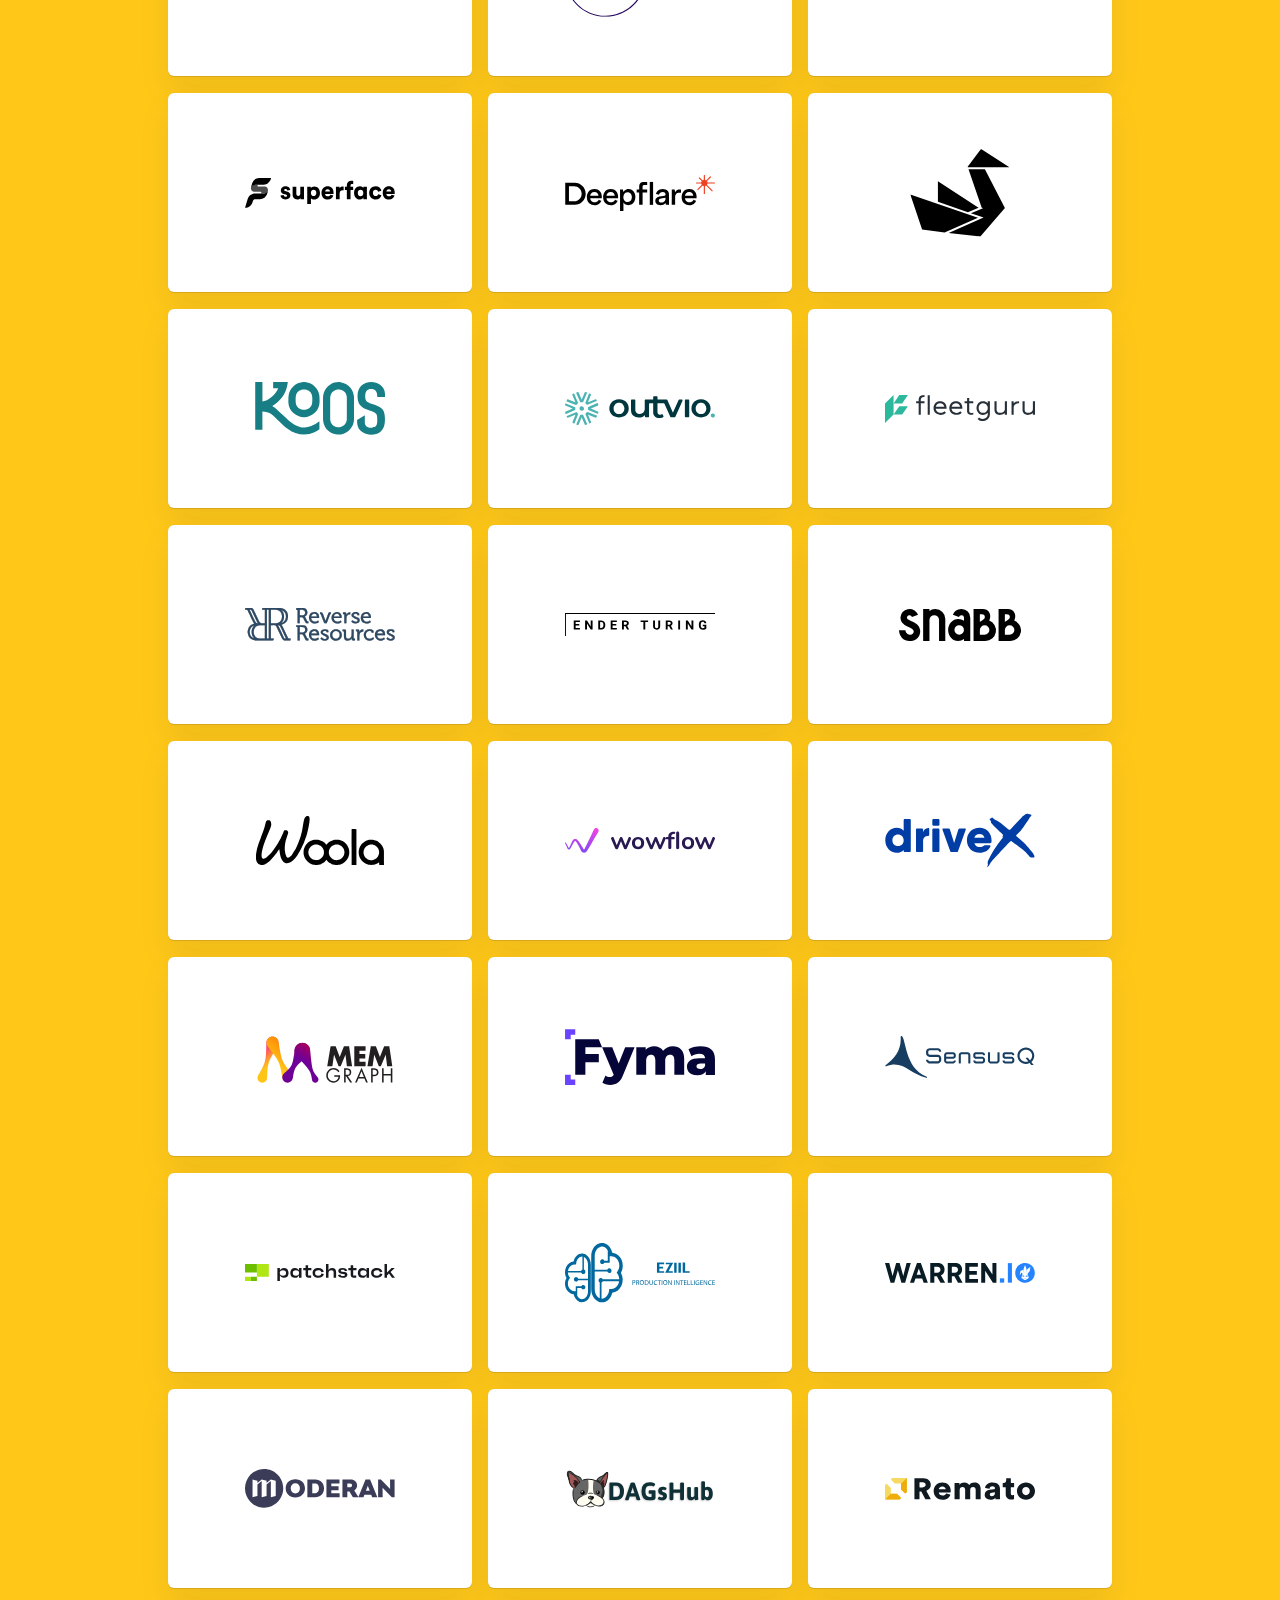
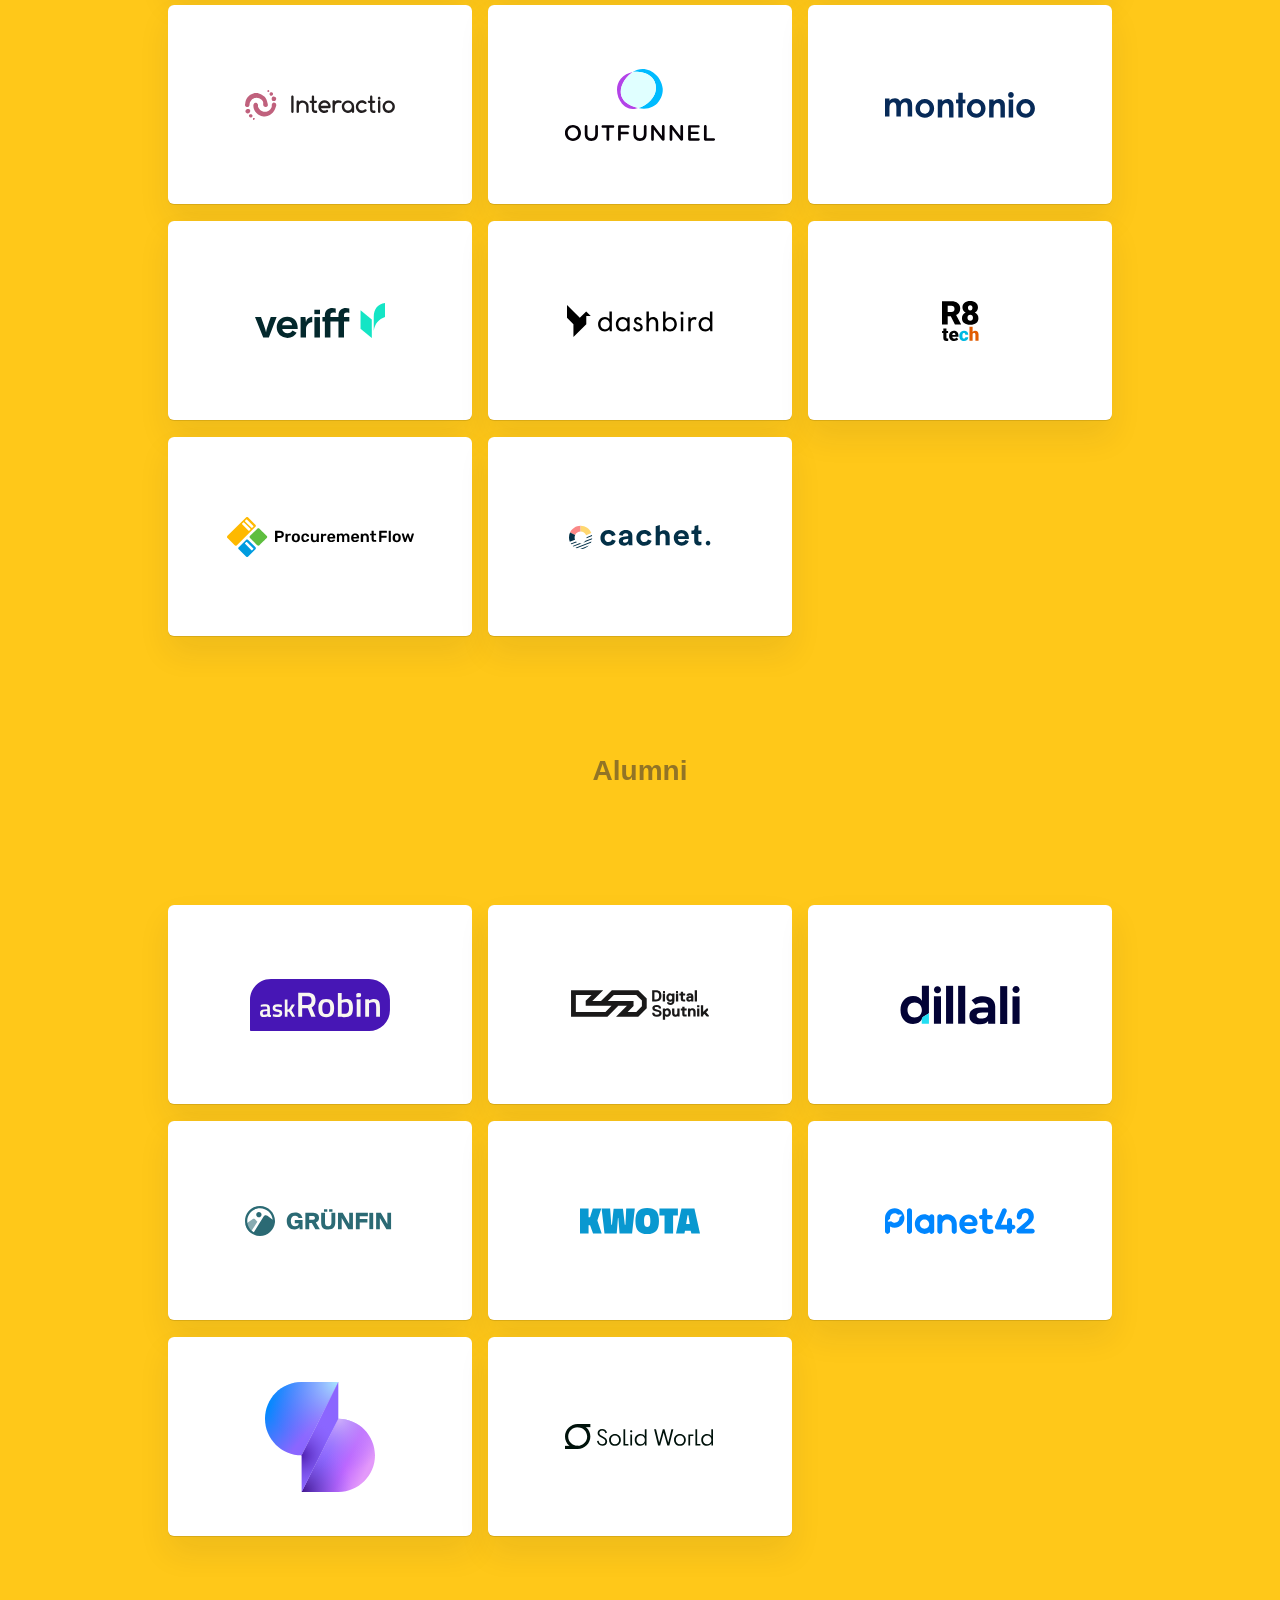
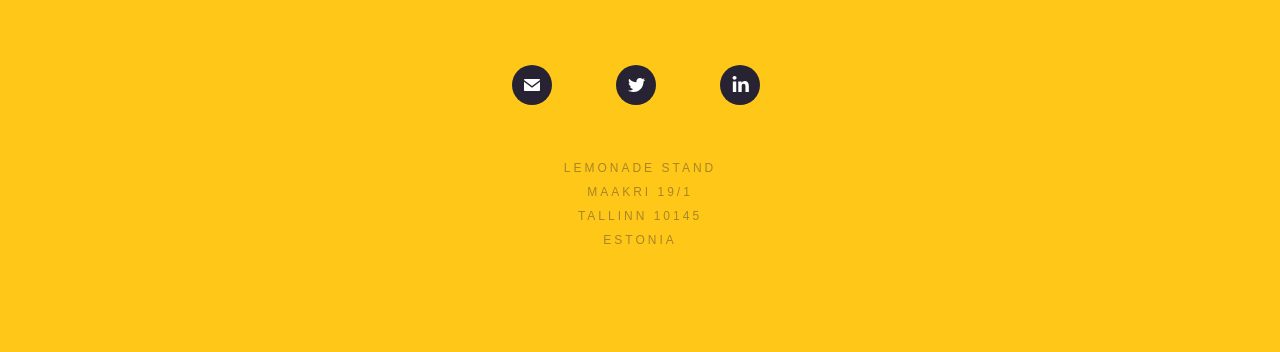
==== commit 19f83454: "Add Alumni section; move SimlAI and SolidWorld from portfolio" ====
--- a/index.html
+++ b/index.html
@@ -69,9 +69,6 @@
       <div class="company_outer"><a href="https://www.axiology.xyz" title="Axiology – DLT securities trading and settlement infrastructure">
           <div class="company_inner axiology"></div>
         </a></div>
-      <div class="company_outer"><a href="https://siml.ai" title="Siml.ai – High-performance AI-based numerical simulators software">
-          <div class="company_inner simlai"></div>
-        </a></div>
       <div class="company_outer"><a href="https://biomatter.ai" title="Biomatter – Creating proteins with Artificial Intelligence">
           <div class="company_inner biomatter"></div>
         </a></div>
@@ -95,9 +92,6 @@
         </a></div>
       <div class="company_outer"><a href="https://koos.io" title="Koos – A reward token platform to share your company future value with everybody giving a hand">
           <div class="company_inner koos"></div>
-        </a></div>
-      <div class="company_outer"><a href="https://www.solid.world" title="Solid World – Funding new high-quality carbon projects to stop the climate crisis">
-          <div class="company_inner solidworld"></div>
         </a></div>
       <div class="company_outer"><a href="https://outvio.com" title="Outvio – Ecommerce fulfilment your customers love">
           <div class="company_inner outvio"></div>
@@ -175,6 +169,17 @@
           <div class="company_inner cachet"></div>
         </a></div>
     </div>
+    <h2>Alumni</h2>
+    <div class="companies alumni">
+      <div class="company_outer"><div class="company_inner askrobin"></div></div>
+      <div class="company_outer"><div class="company_inner digital_sputnik"></div></div>
+      <div class="company_outer"><div class="company_inner dillali"></div></div>
+      <div class="company_outer"><div class="company_inner grunfin"></div></div>
+      <div class="company_outer"><div class="company_inner kwota"></div></div>
+      <div class="company_outer"><div class="company_inner planet42"></div></div>
+      <div class="company_outer"><div class="company_inner simlai"></div></div>
+      <div class="company_outer"><div class="company_inner solidworld"></div></div>
+    </div>
     <ul class="links">
       <li><a href="mailto:st@lemonadestand.ee" title="Contact Lemonade Stand"><img src="assets/icons/email.svg" alt="Email Lemonade Stand"></a></li>
       <li><a href="https://twitter.com/siimteller" title="Follow Lemonade Stand Managing Partner @siimteller on Twitter"><img src="assets/icons/tw.svg" alt="Follow Siim Teller on Twitter"></a></li>
--- a/assets/css/styles.css
+++ b/assets/css/styles.css
@@ -5,7 +5,7 @@
 	line-height: 140%;
 	text-align: center;
 }
-h1, p, #footer {
+h1, h2, p, #footer {
 	width: 624px;
 	margin-left: 192px;
 }
@@ -16,6 +16,12 @@
 	padding: 0;
 	margin-top: 104px;
 	margin-bottom: 48px;
+}
+h2 {
+	font-size: 28px;
+	font-weight: bold;
+	opacity: 0.5;
+	margin-bottom: 0;
 }
 p, ul {
 	margin-bottom: 16px;
@@ -240,7 +246,7 @@
 }
 
 @media (max-width: 1024px) {
-	h1, p, #footer {
+	h1, h2, p, #footer {
 		width: 624px;
 		margin-left: 58px;
 	}
@@ -263,7 +269,7 @@
 	body {
 		font-size: 16px;
 	}
-	h1, p, #footer, .company_outer {
+	h1, h2, p, #footer, .company_outer {
 		width: 88%;
 		margin-left: 6%;
 	}
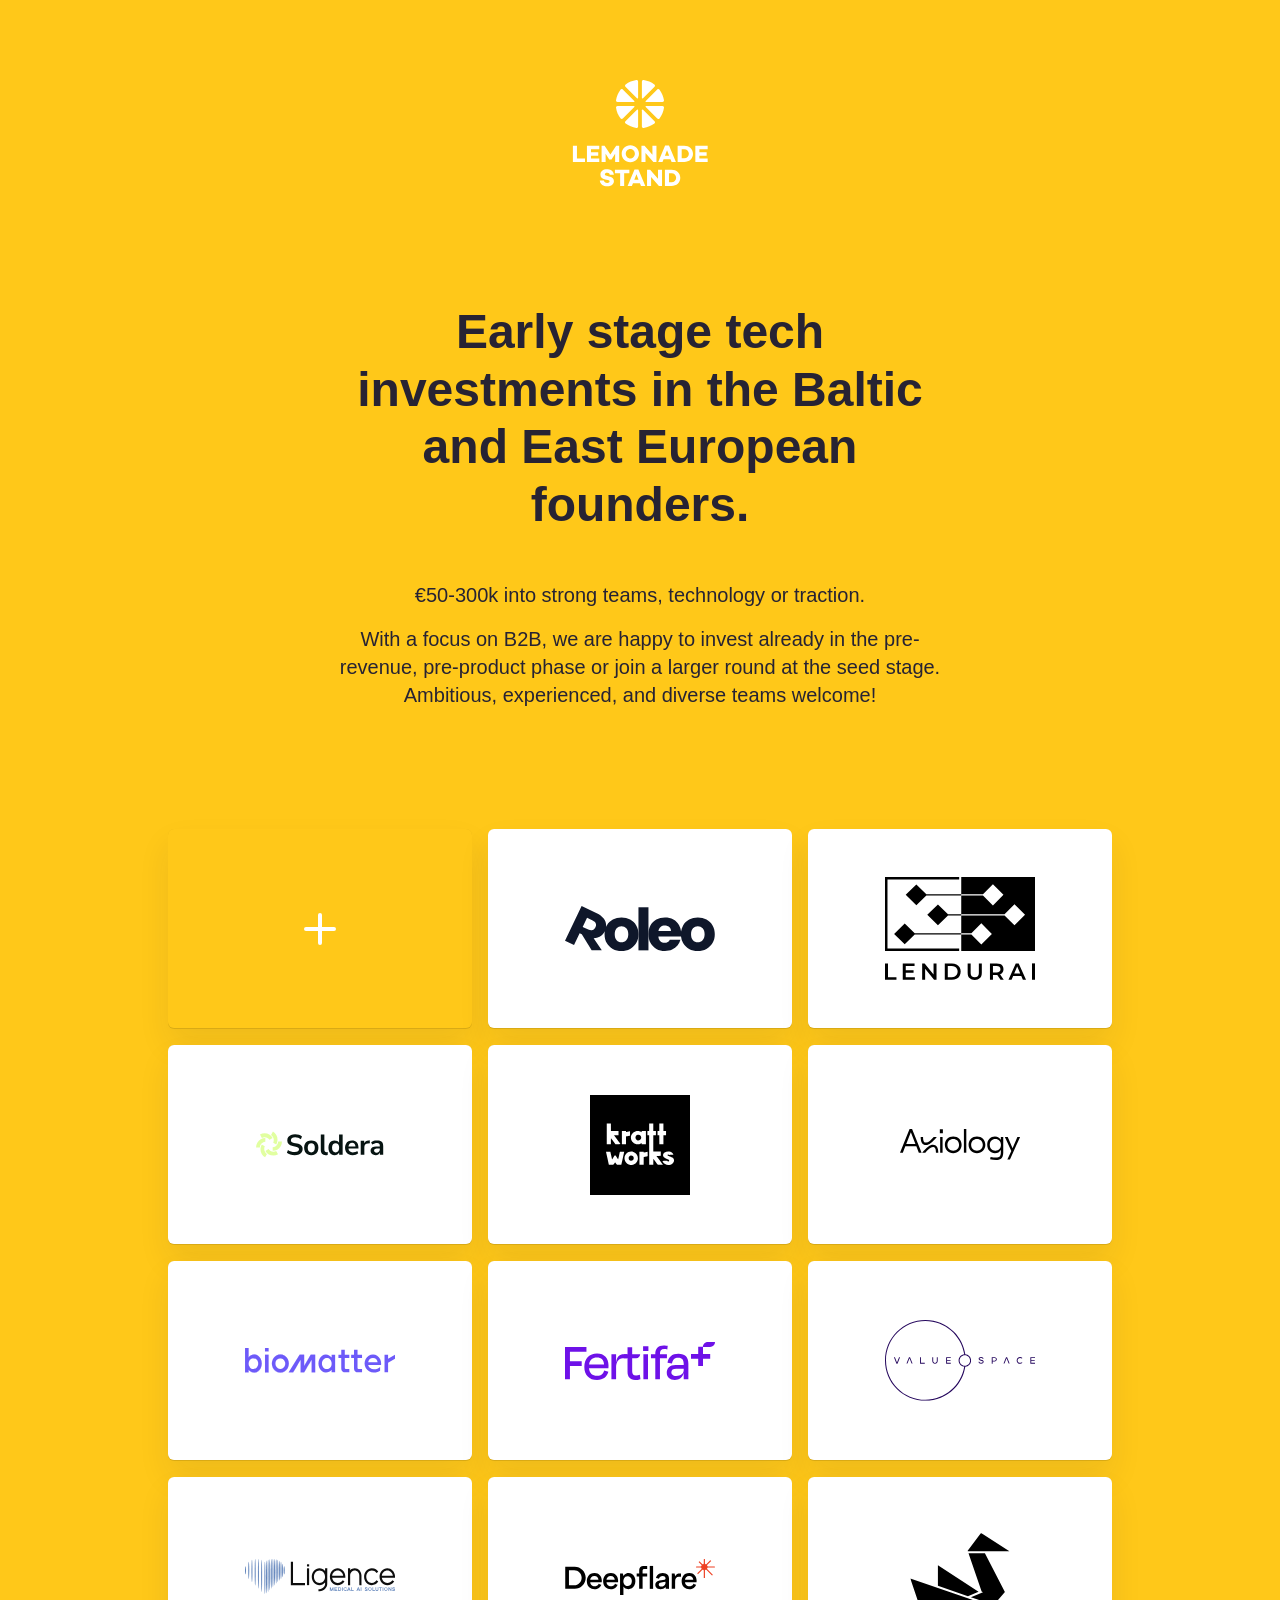
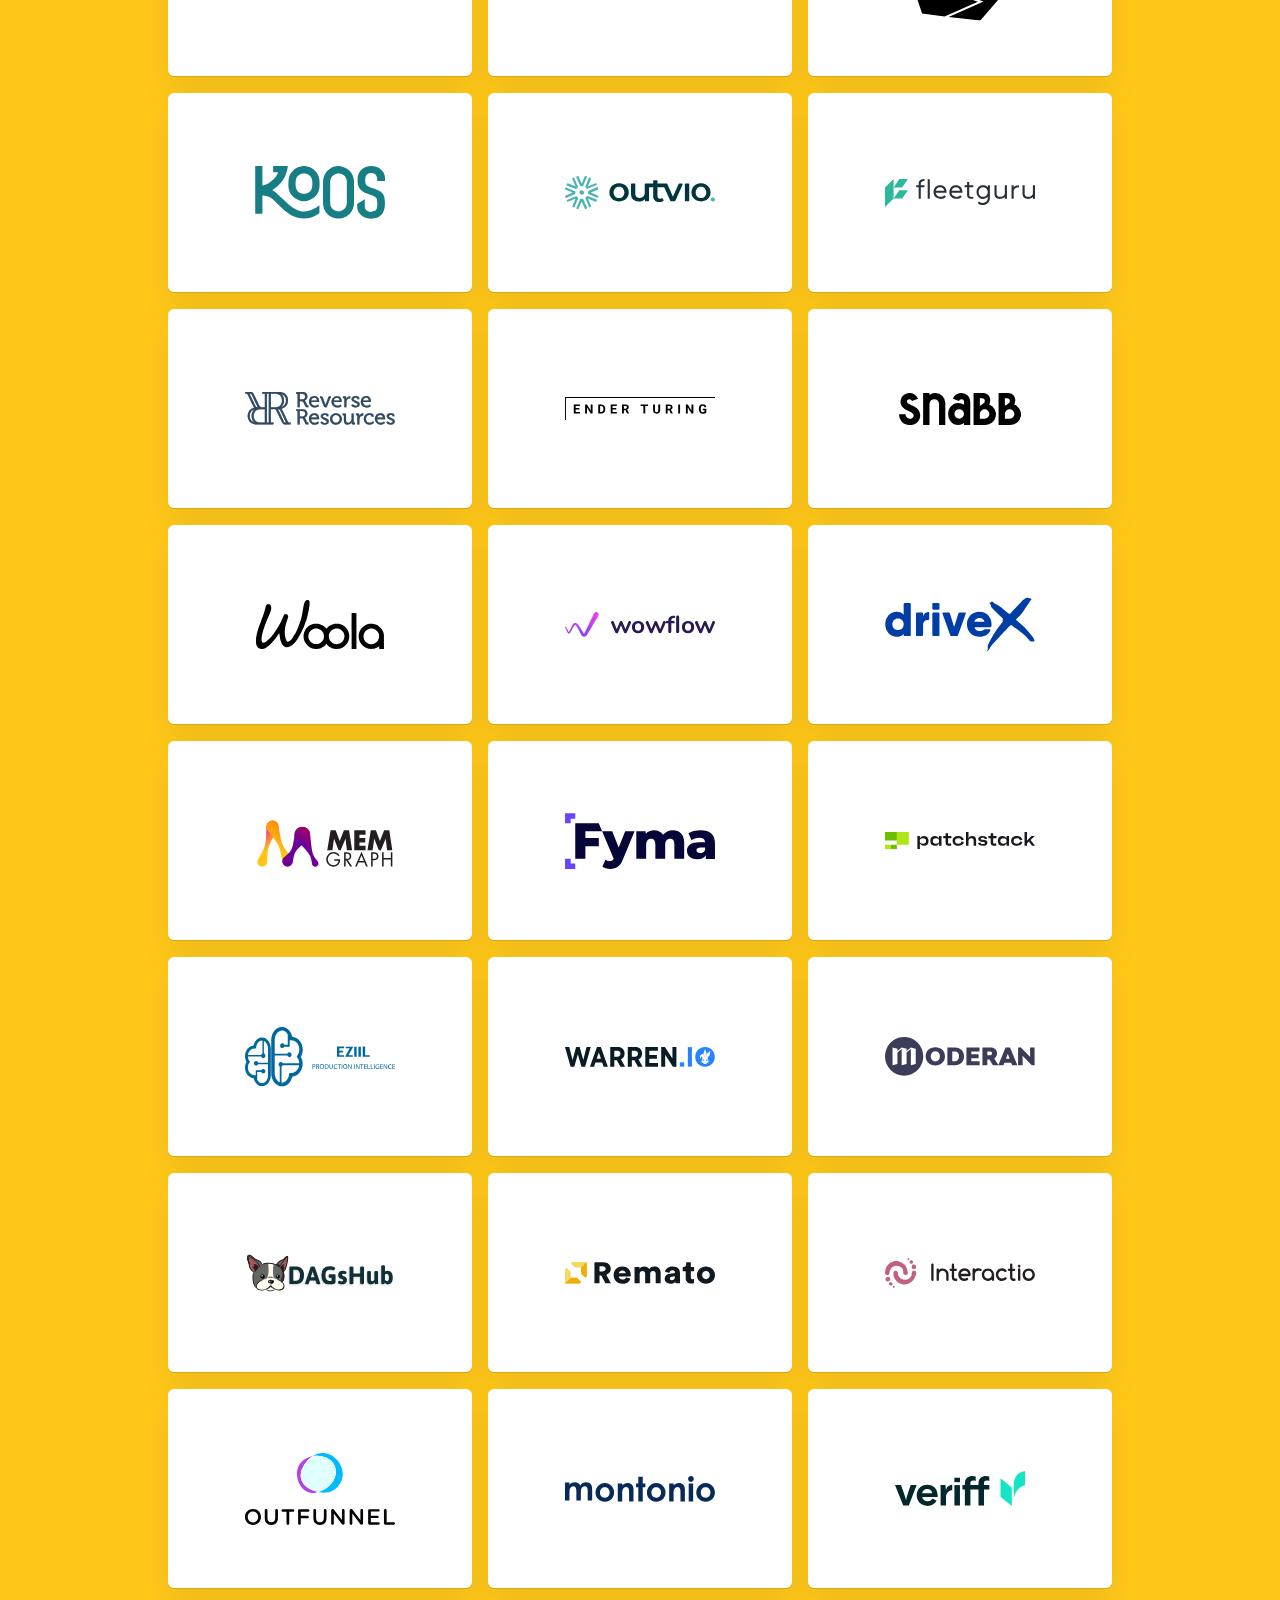
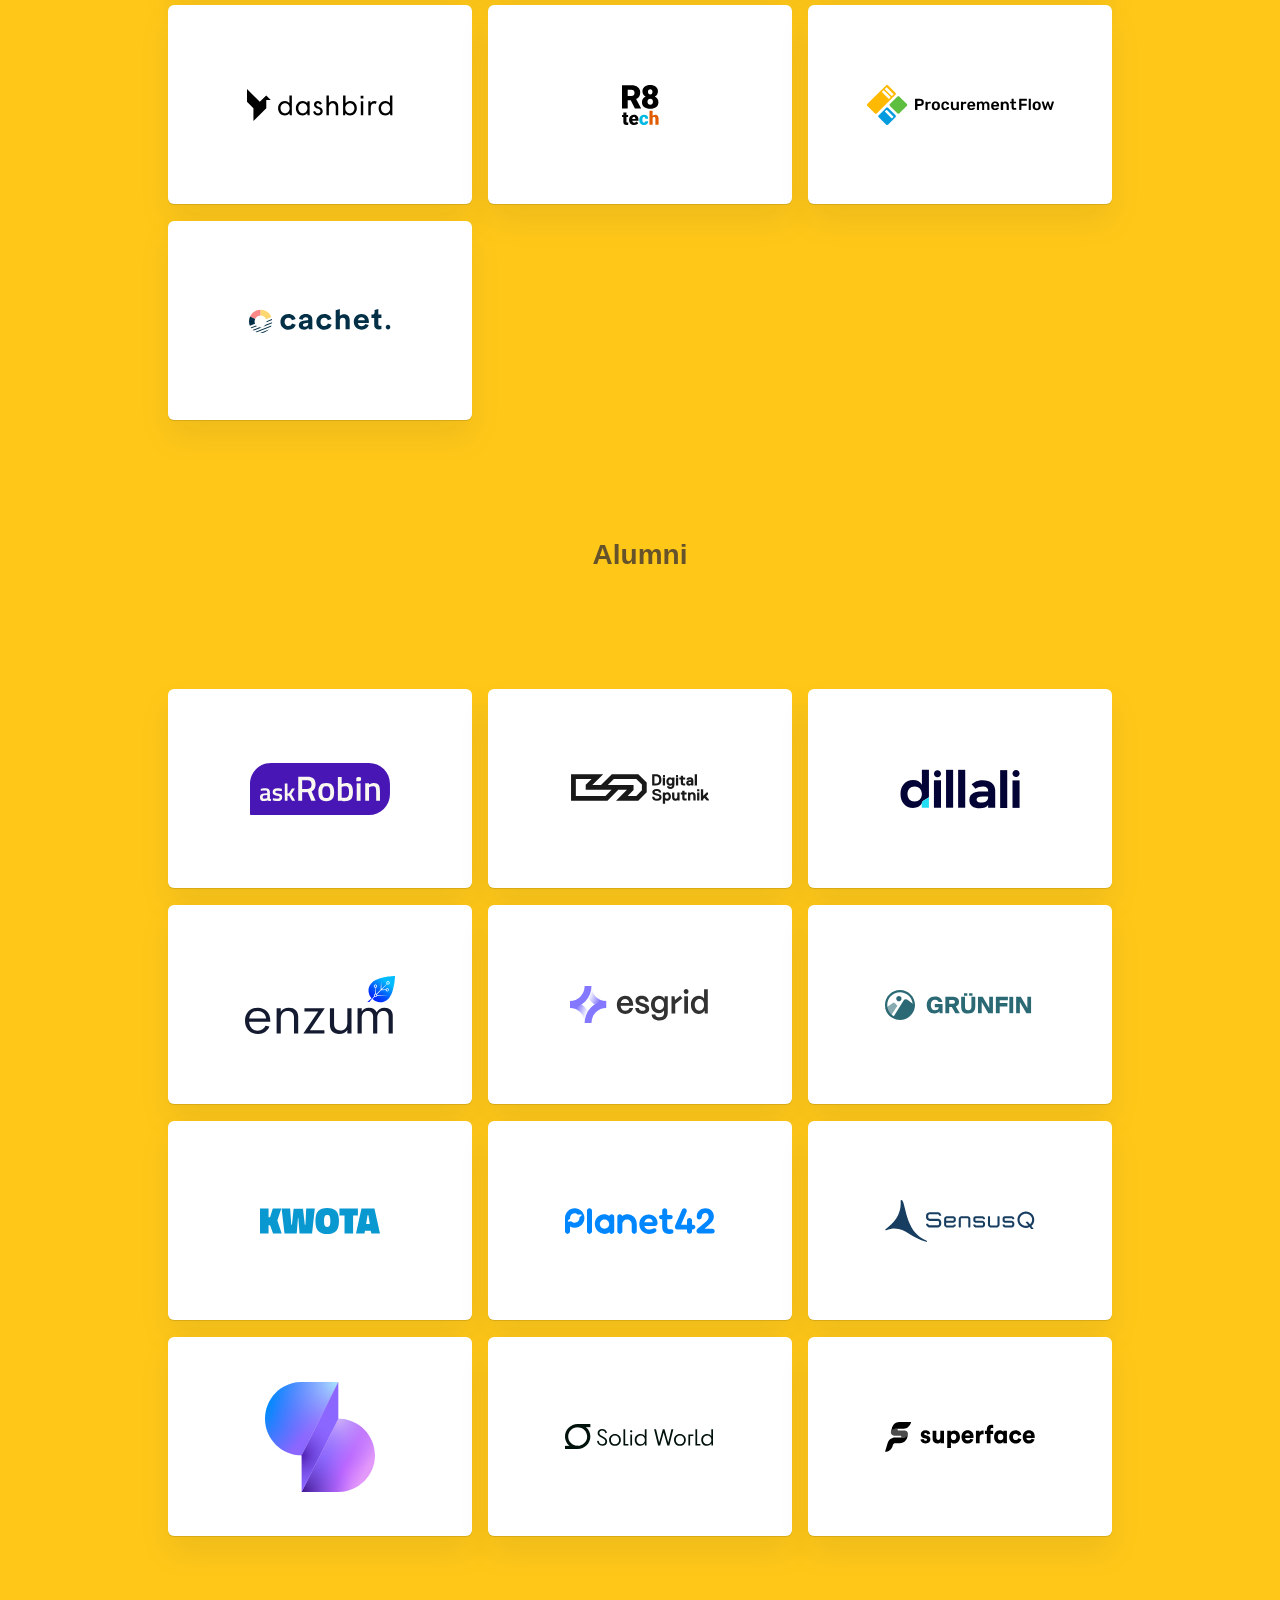
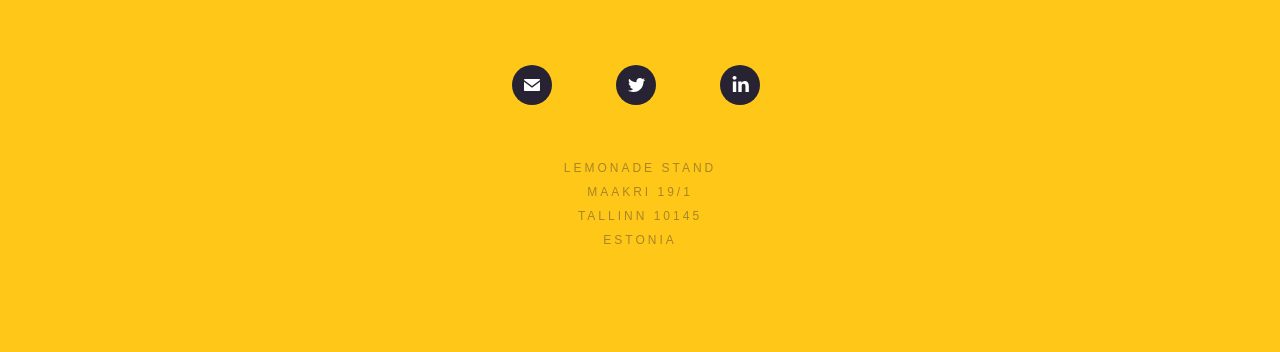
==== commit be6fc994: "Move Esgrid, Superface, SensusQ, and Enzum to Alumni These portfolio companies are no longer active;" ====
--- a/index.html
+++ b/index.html
@@ -57,14 +57,8 @@
       <div class="company_outer"><a href="https://www.soldera.org/en" title="Soldera – Automated Guarantees of Origin sales agent for renewable energy producers">
           <div class="company_inner soldera"></div>
         </a></div>
-      <div class="company_outer"><a href="https://esgrid.com" title="Esgrid – Value chain ESG impact management platform">
-          <div class="company_inner esgrid"></div>
-        </a></div>
       <div class="company_outer"><a href="https://www.krattworks.com" title="Krattworks – High performance UAV technology">
           <div class="company_inner krattworks"></div>
-        </a></div>
-      <div class="company_outer"><a href="https://www.enzum.com" title="Enzum – ML forecasting for improved industrial battery efficiency">
-          <div class="company_inner enzum"></div>
         </a></div>
       <div class="company_outer"><a href="https://www.axiology.xyz" title="Axiology – DLT securities trading and settlement infrastructure">
           <div class="company_inner axiology"></div>
@@ -80,9 +74,6 @@
         </a></div>
       <div class="company_outer"><a href="https://www.ligence.io" title="Ligence - AI-driven echocardiography">
           <div class="company_inner ligence"></div>
-        </a></div>
-      <div class="company_outer"><a href="https://superface.ai" title="Superface - A framework for API integrations">
-          <div class="company_inner superface"></div>
         </a></div>
       <div class="company_outer"><a href="https://deepflare.ai" title="Deepflare – Accelerating vaccine discovery with AI/Machine Learning">
           <div class="company_inner deepflare"></div>
@@ -122,9 +113,6 @@
         </a></div>
       <div class="company_outer"><a href="https://fyma.ai" title="Fyma - Turn cameras into sensors with AI">
           <div class="company_inner fyma"></div>
-        </a></div>
-      <div class="company_outer"><a href="https://www.sensusq.com" title="SensusQ - Intelligence and decision making software to deliver the operational advantages of ML/AI, deployed in the toughest environments">
-          <div class="company_inner sensusq"></div>
         </a></div>
       <div class="company_outer"><a href="https://patchstack.com" title="Patchstack - Protect your site from plugin vulnerabilities">
           <div class="company_inner patchstack"></div>
@@ -174,11 +162,15 @@
       <div class="company_outer"><div class="company_inner askrobin"></div></div>
       <div class="company_outer"><div class="company_inner digital_sputnik"></div></div>
       <div class="company_outer"><div class="company_inner dillali"></div></div>
+      <div class="company_outer"><div class="company_inner enzum"></div></div>
+      <div class="company_outer"><div class="company_inner esgrid"></div></div>
       <div class="company_outer"><div class="company_inner grunfin"></div></div>
       <div class="company_outer"><div class="company_inner kwota"></div></div>
       <div class="company_outer"><div class="company_inner planet42"></div></div>
+      <div class="company_outer"><div class="company_inner sensusq"></div></div>
       <div class="company_outer"><div class="company_inner simlai"></div></div>
       <div class="company_outer"><div class="company_inner solidworld"></div></div>
+      <div class="company_outer"><div class="company_inner superface"></div></div>
     </div>
     <ul class="links">
       <li><a href="mailto:st@lemonadestand.ee" title="Contact Lemonade Stand"><img src="assets/icons/email.svg" alt="Email Lemonade Stand"></a></li>
--- a/assets/css/styles.css
+++ b/assets/css/styles.css
@@ -20,7 +20,7 @@
 h2 {
 	font-size: 28px;
 	font-weight: bold;
-	opacity: 0.5;
+	opacity: 0.7;
 	margin-bottom: 0;
 }
 p, ul {
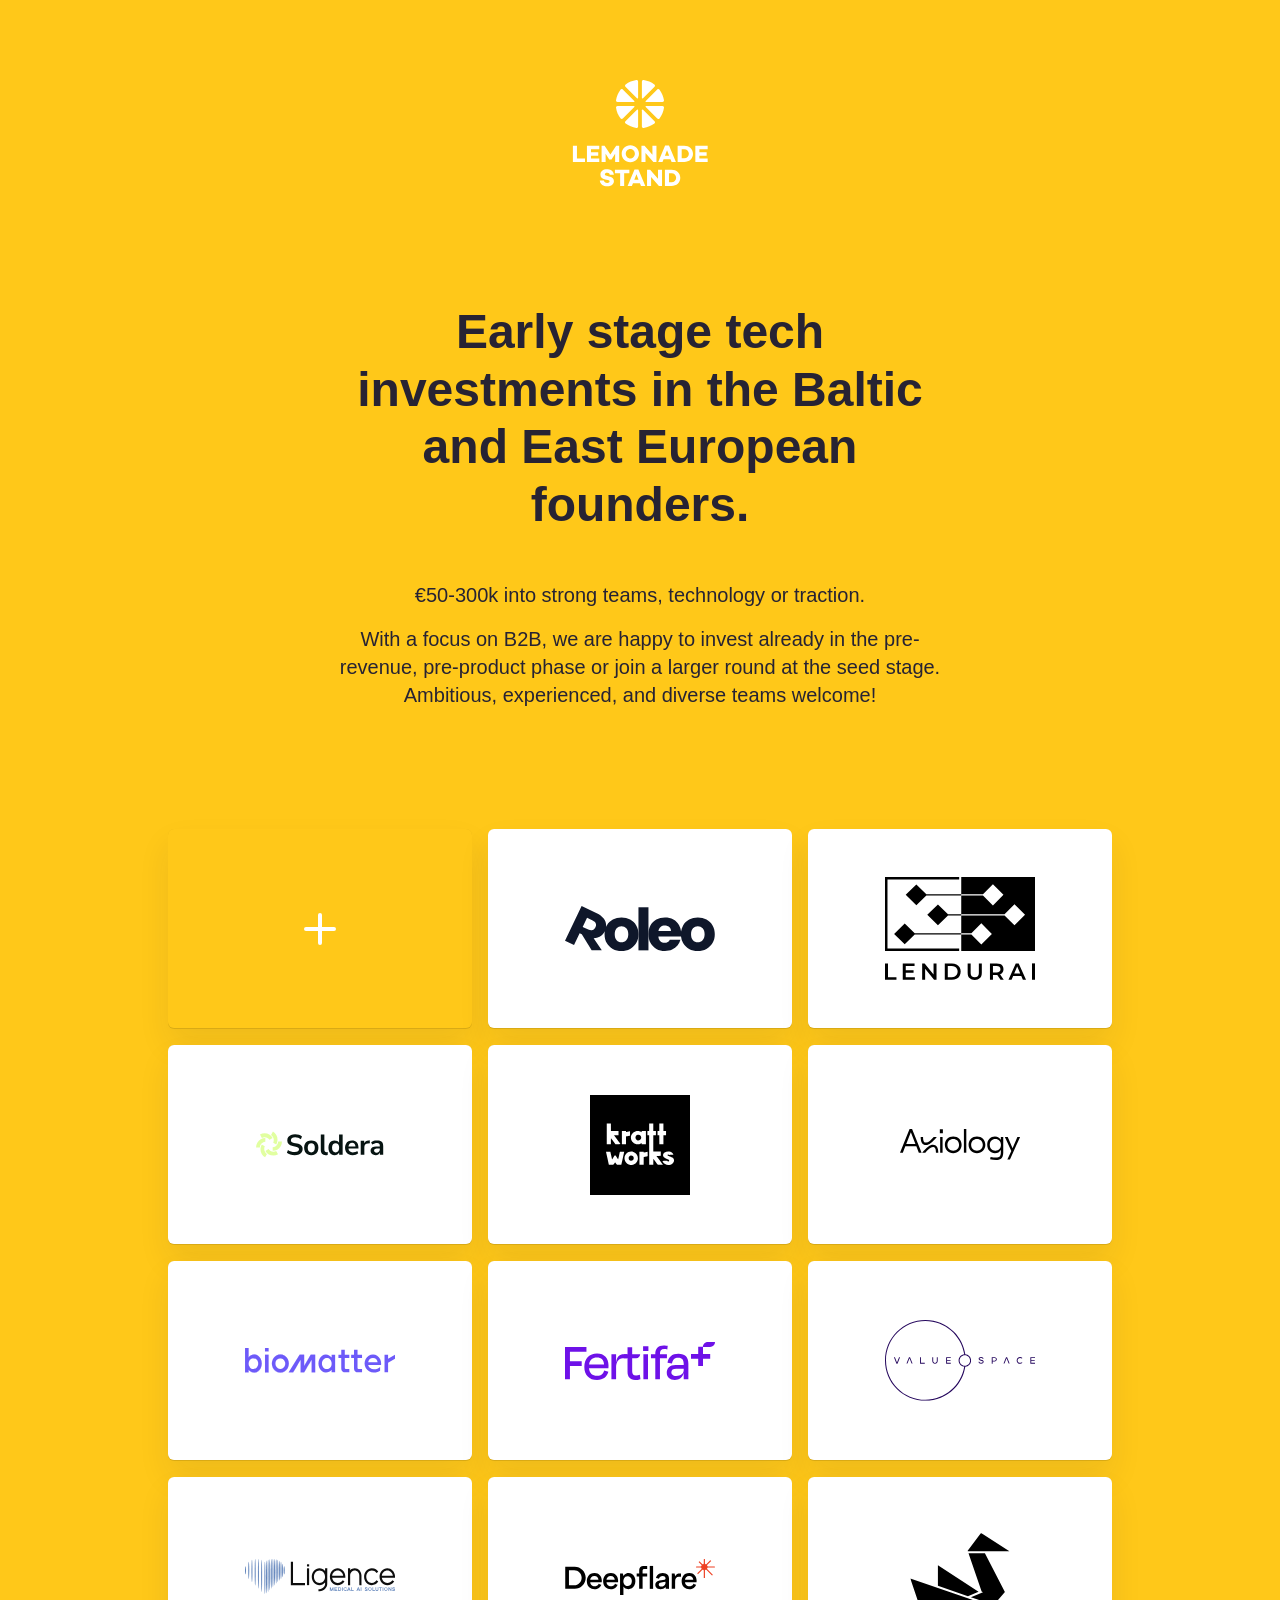
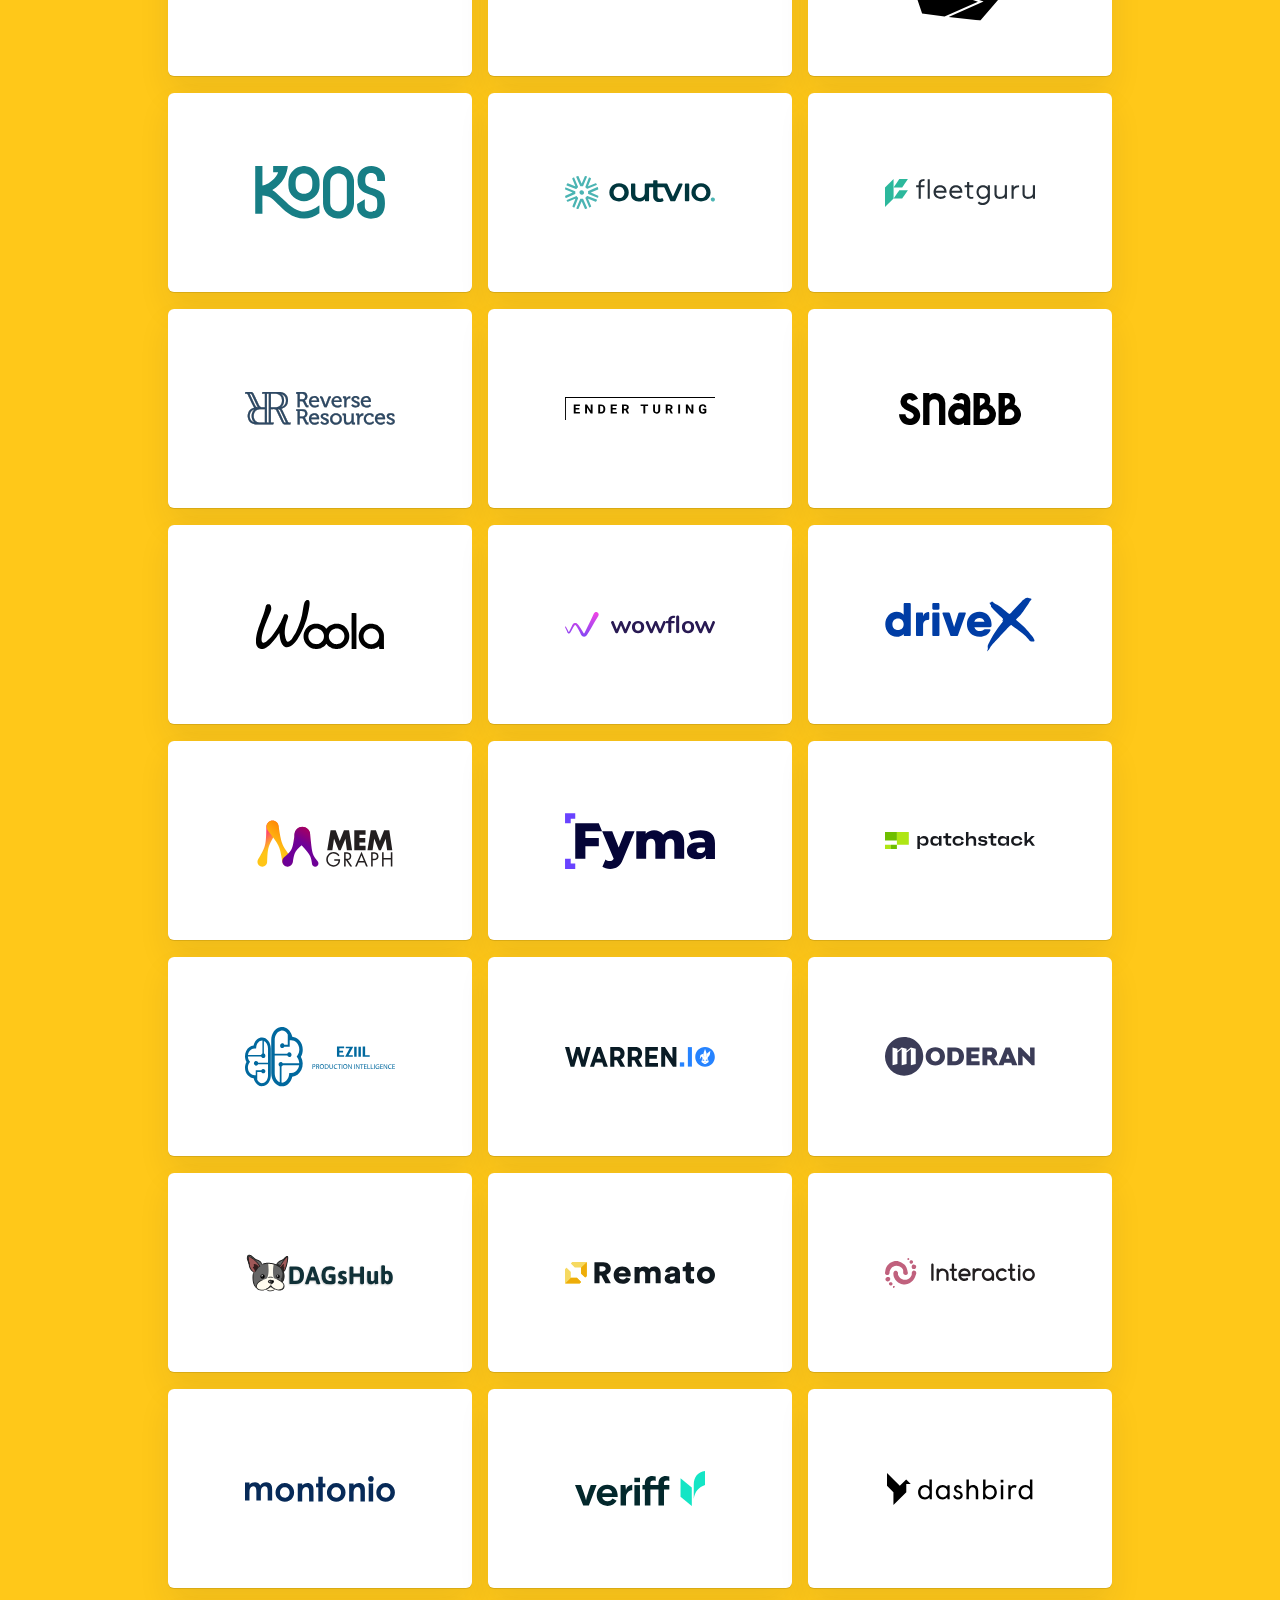
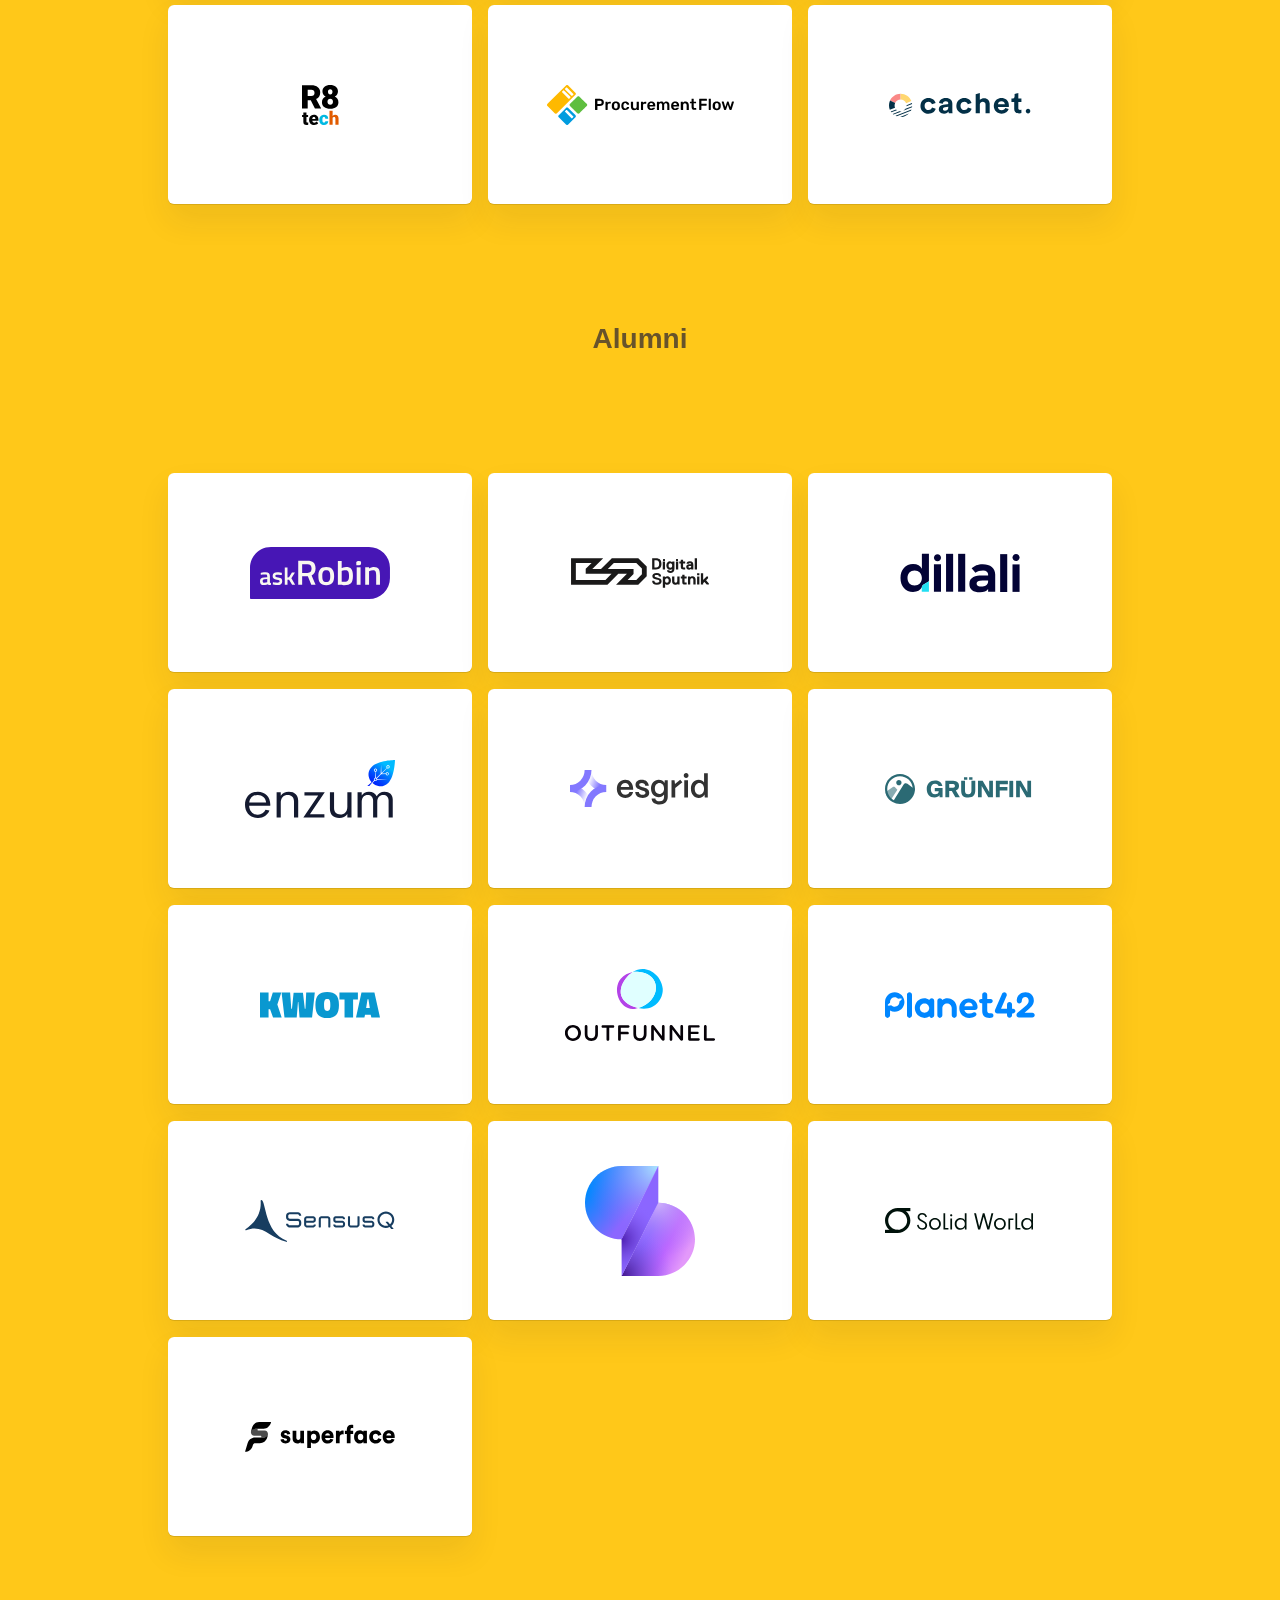
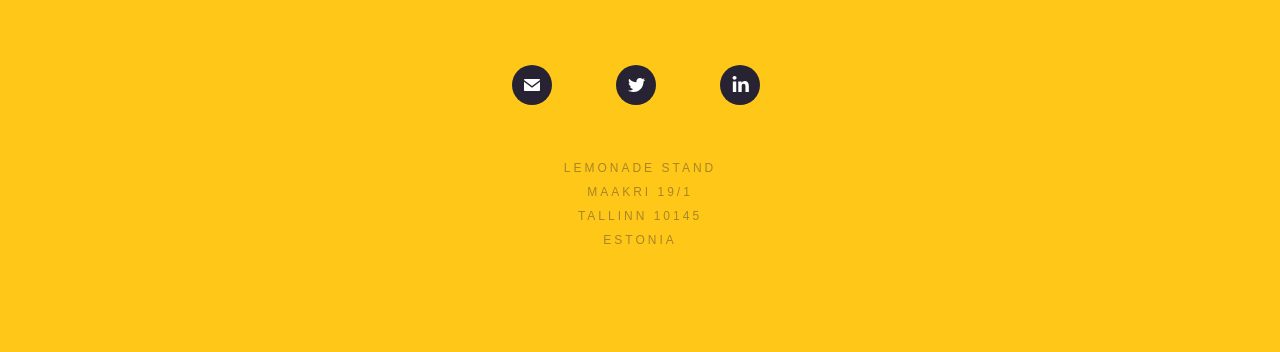
==== commit 57b88a1f: "Move Outfunnel to Alumni Outfunnel is no longer an active portfolio company; relocated to Alumni, al" ====
--- a/index.html
+++ b/index.html
@@ -135,9 +135,6 @@
       <div class="company_outer"><a href="https://interactio.io" title="Interactio - Simultaneous translation platform">
           <div class="company_inner interactio"></div>
         </a></div>
-      <div class="company_outer"><a href="https://outfunnel.com" title="Outfunnel - Revenue marketing automation">
-          <div class="company_inner outfunnel"></div>
-        </a></div>
       <div class="company_outer"><a href="https://montonio.com" title="Montonio - Payments and shipping for ecommerce">
           <div class="company_inner montonio"></div>
         </a></div>
@@ -166,6 +163,7 @@
       <div class="company_outer"><div class="company_inner esgrid"></div></div>
       <div class="company_outer"><div class="company_inner grunfin"></div></div>
       <div class="company_outer"><div class="company_inner kwota"></div></div>
+      <div class="company_outer"><div class="company_inner outfunnel"></div></div>
       <div class="company_outer"><div class="company_inner planet42"></div></div>
       <div class="company_outer"><div class="company_inner sensusq"></div></div>
       <div class="company_outer"><div class="company_inner simlai"></div></div>
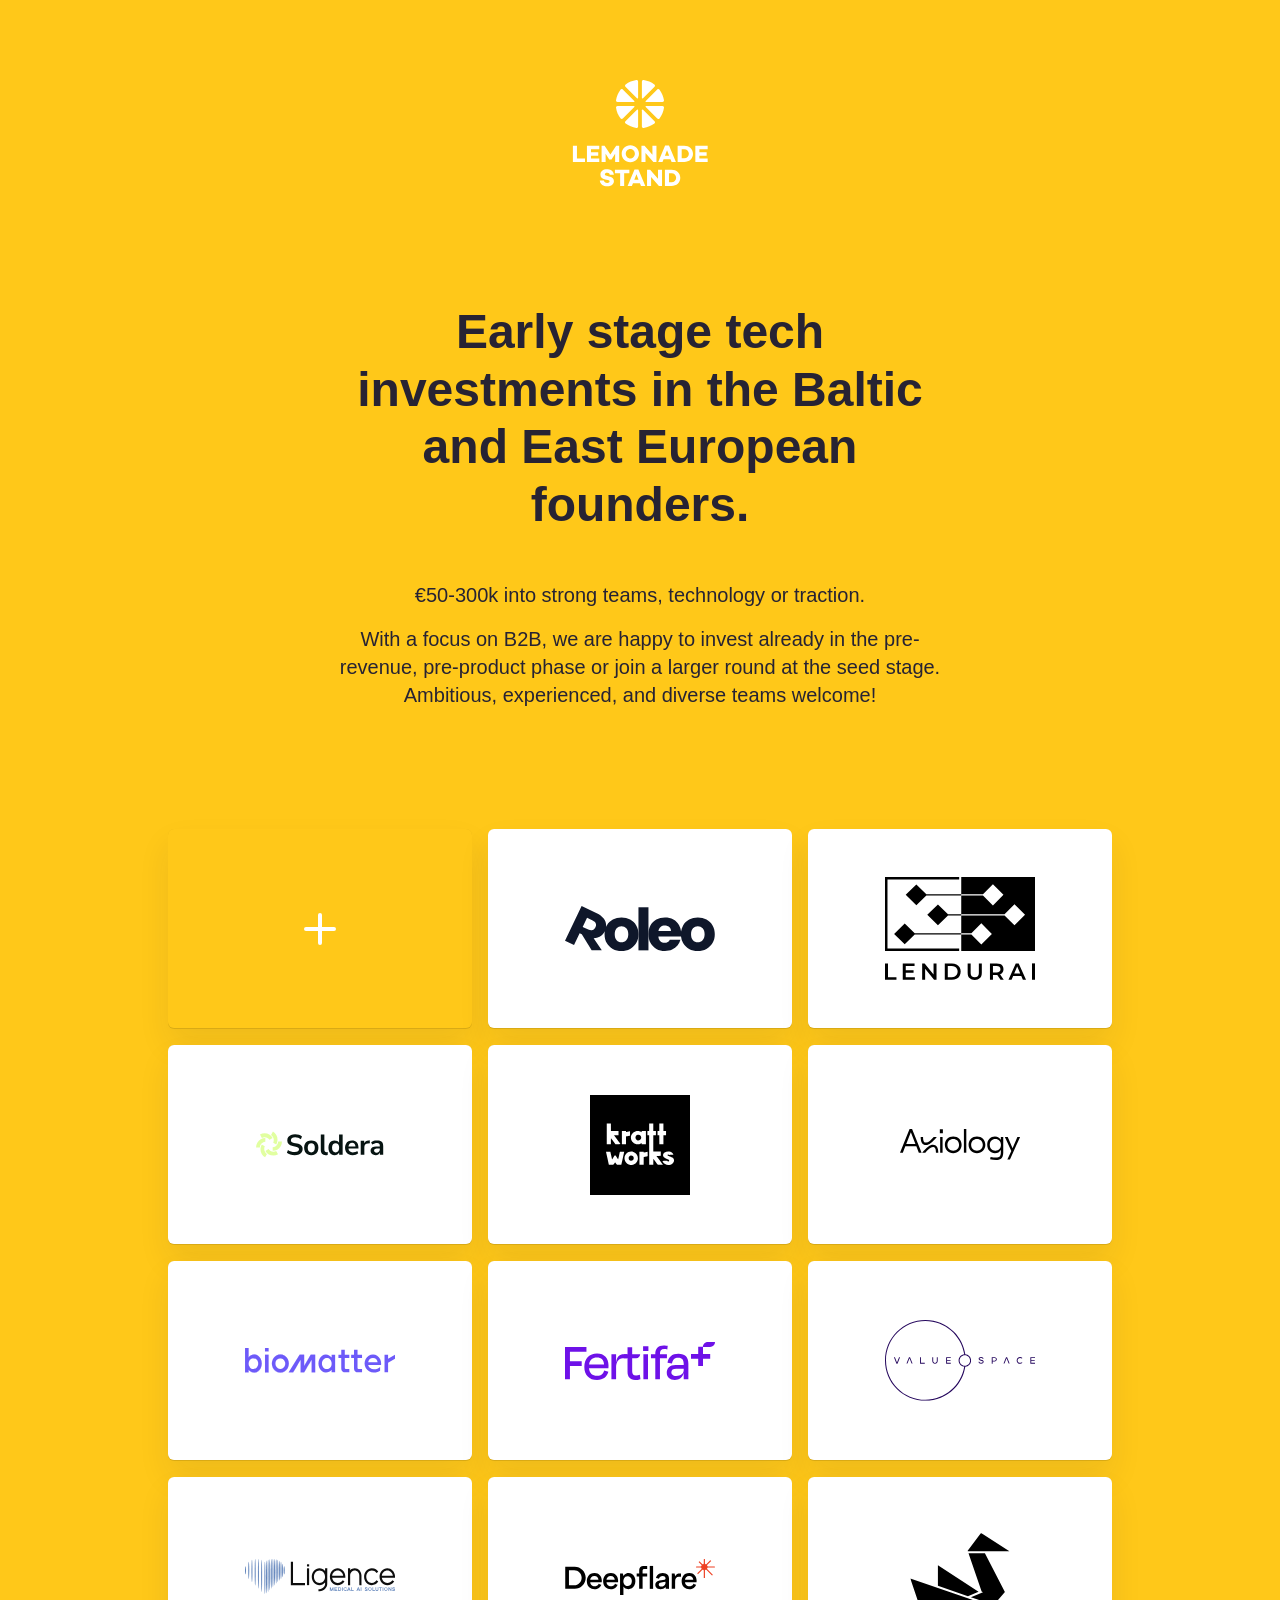
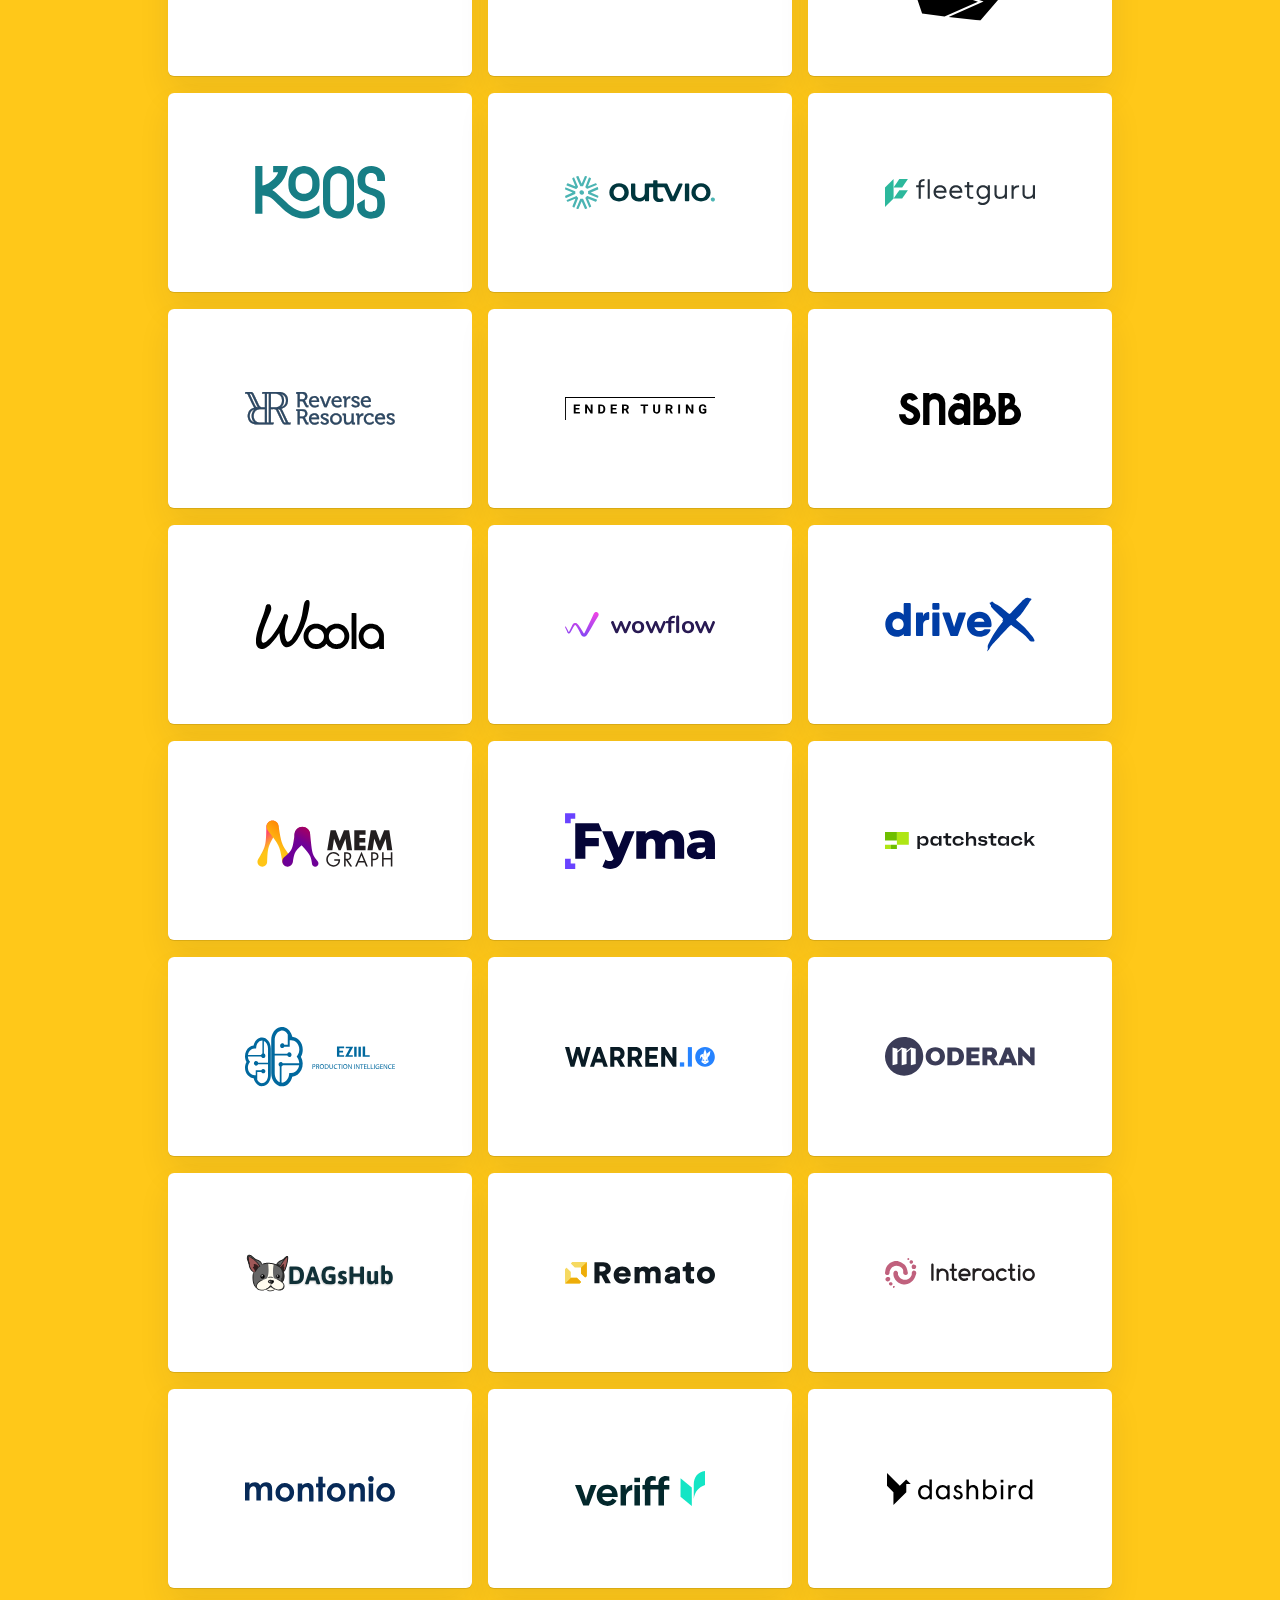
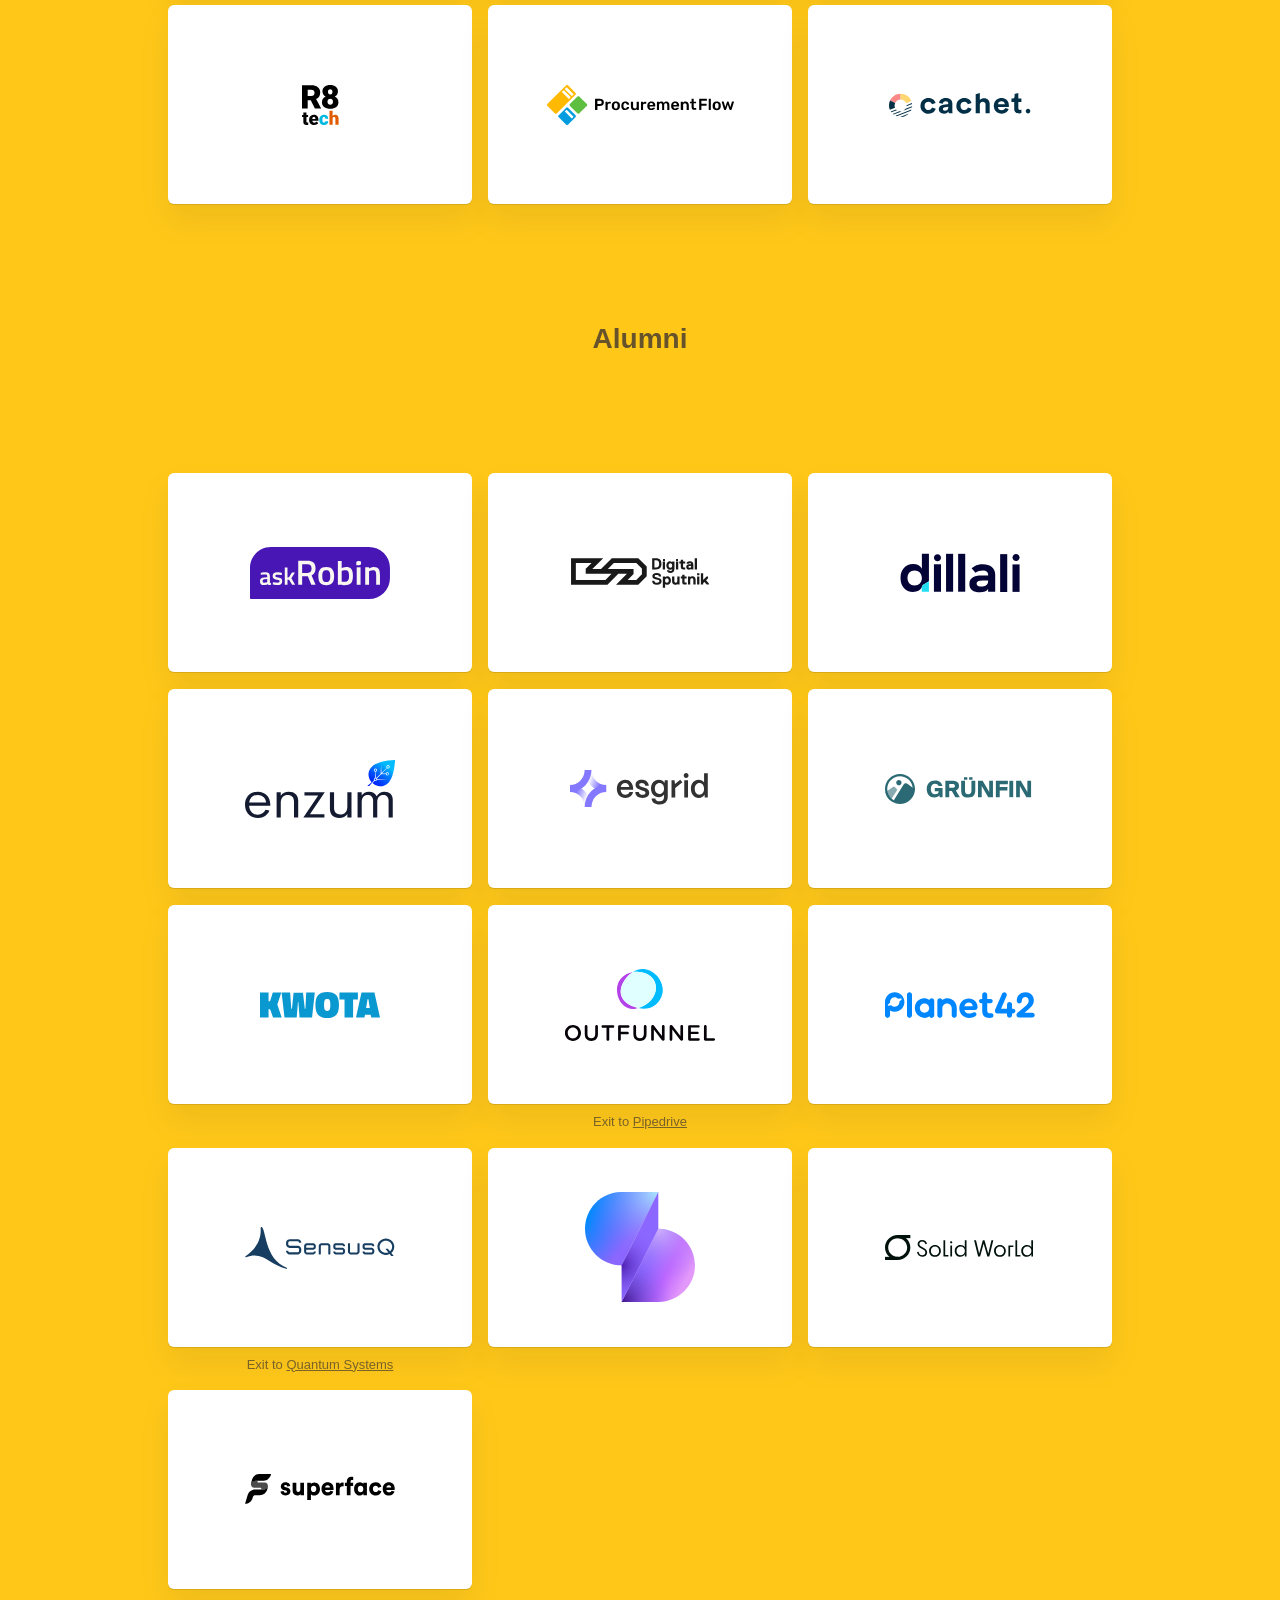
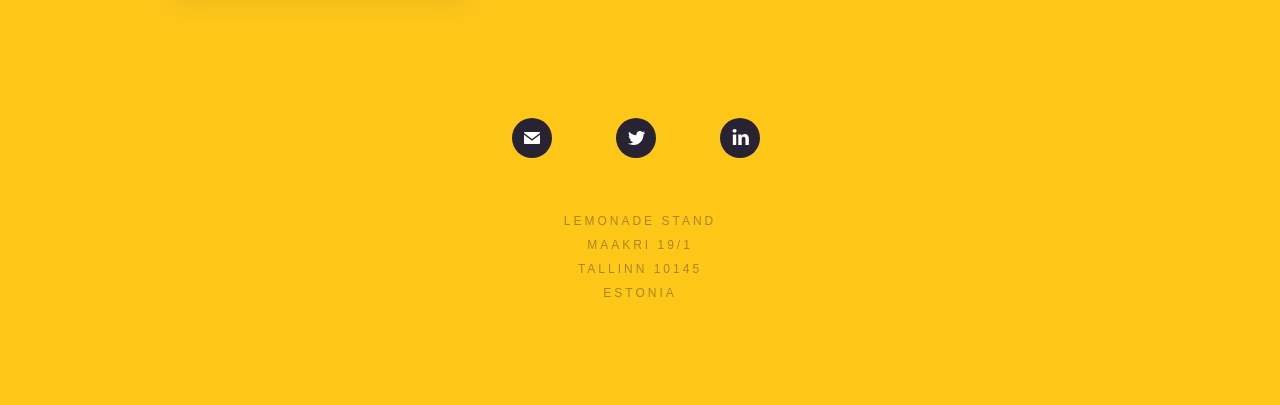
==== commit 0d018ad6: "Add exit caption support for acquired Alumni companies SensusQ (acquired by Quantum Systems) and Out" ====
--- a/index.html
+++ b/index.html
@@ -163,9 +163,9 @@
       <div class="company_outer"><div class="company_inner esgrid"></div></div>
       <div class="company_outer"><div class="company_inner grunfin"></div></div>
       <div class="company_outer"><div class="company_inner kwota"></div></div>
-      <div class="company_outer"><div class="company_inner outfunnel"></div></div>
+      <div class="company_wrap"><div class="company_outer"><div class="company_inner outfunnel"></div></div><div class="exit_caption">Exit to <a href="https://www.pipedrive.com" title="Pipedrive">Pipedrive</a></div></div>
       <div class="company_outer"><div class="company_inner planet42"></div></div>
-      <div class="company_outer"><div class="company_inner sensusq"></div></div>
+      <div class="company_wrap"><div class="company_outer"><div class="company_inner sensusq"></div></div><div class="exit_caption">Exit to <a href="https://www.quantum-systems.com" title="Quantum Systems">Quantum Systems</a></div></div>
       <div class="company_outer"><div class="company_inner simlai"></div></div>
       <div class="company_outer"><div class="company_inner solidworld"></div></div>
       <div class="company_outer"><div class="company_inner superface"></div></div>
--- a/assets/css/styles.css
+++ b/assets/css/styles.css
@@ -42,6 +42,15 @@
 	margin: 80px 0;
 	overflow: hidden;
 	padding: 32px 24px;
+}
+.companies.alumni {
+	display: flex;
+	flex-wrap: wrap;
+	align-items: flex-start;
+}
+.companies.alumni .company_outer,
+.companies.alumni .company_wrap {
+	float: none;
 }
 .company_outer {
 	float: left;
@@ -61,6 +70,28 @@
 	background-position: center center;
 	background-repeat: no-repeat;
 }
+.company_wrap {
+	float: left;
+	width: 304px;
+	margin: 8px;
+}
+.company_wrap .company_outer {
+	float: none;
+	width: auto;
+	margin: 0;
+}
+.exit_caption {
+	font-size: 13px;
+	line-height: 140%;
+	margin-top: 8px;
+	opacity: 0.6;
+}
+.exit_caption a {
+	text-decoration: underline;
+}
+.exit_caption a:hover {
+	opacity: 0.8;
+}
 .company_inner.roleo{
 	background-image: url(../logos/roleo.svg);
 }
@@ -257,6 +288,9 @@
 		width: 224px;
 		height: 144px;
 	}
+	.company_wrap {
+		width: 224px;
+	}
 	.company_inner {
 		height: 143px;
 	}
@@ -269,7 +303,7 @@
 	body {
 		font-size: 16px;
 	}
-	h1, h2, p, #footer, .company_outer {
+	h1, h2, p, #footer, .company_outer, .company_wrap {
 		width: 88%;
 		margin-left: 6%;
 	}
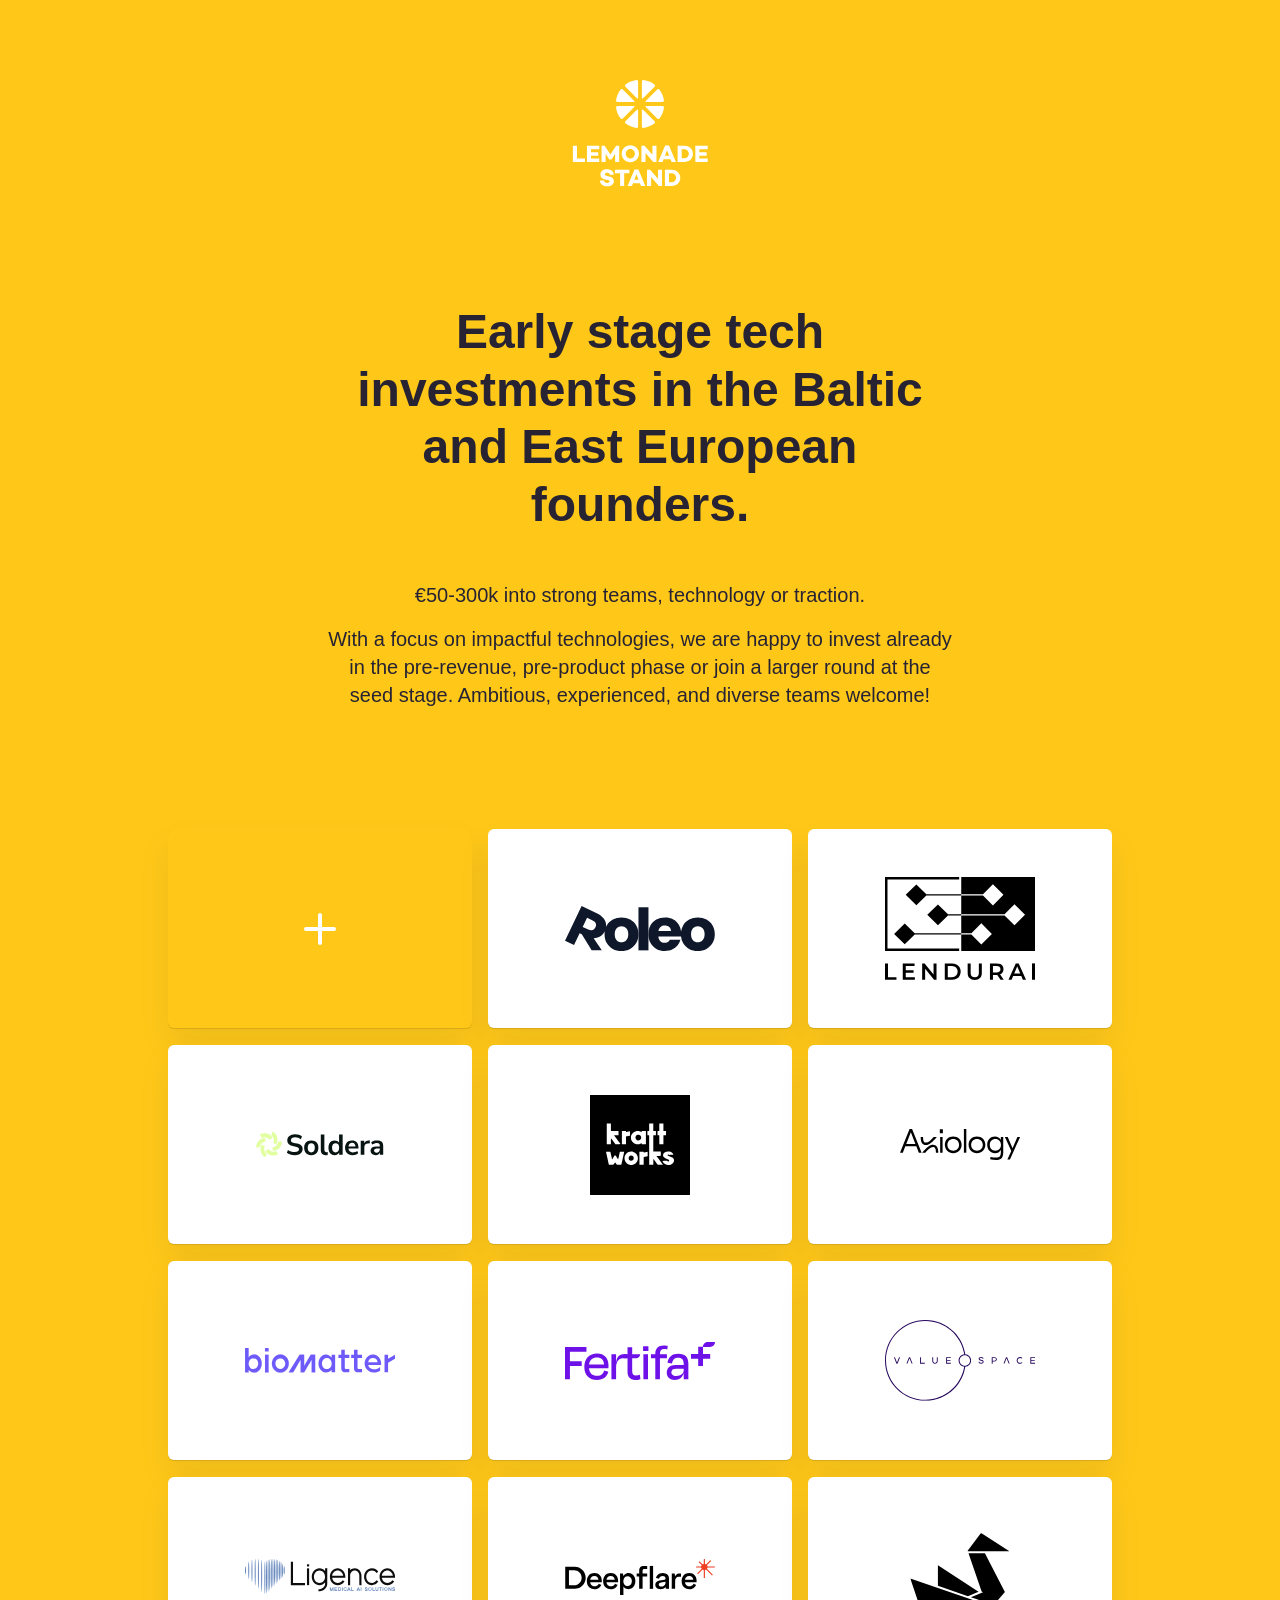
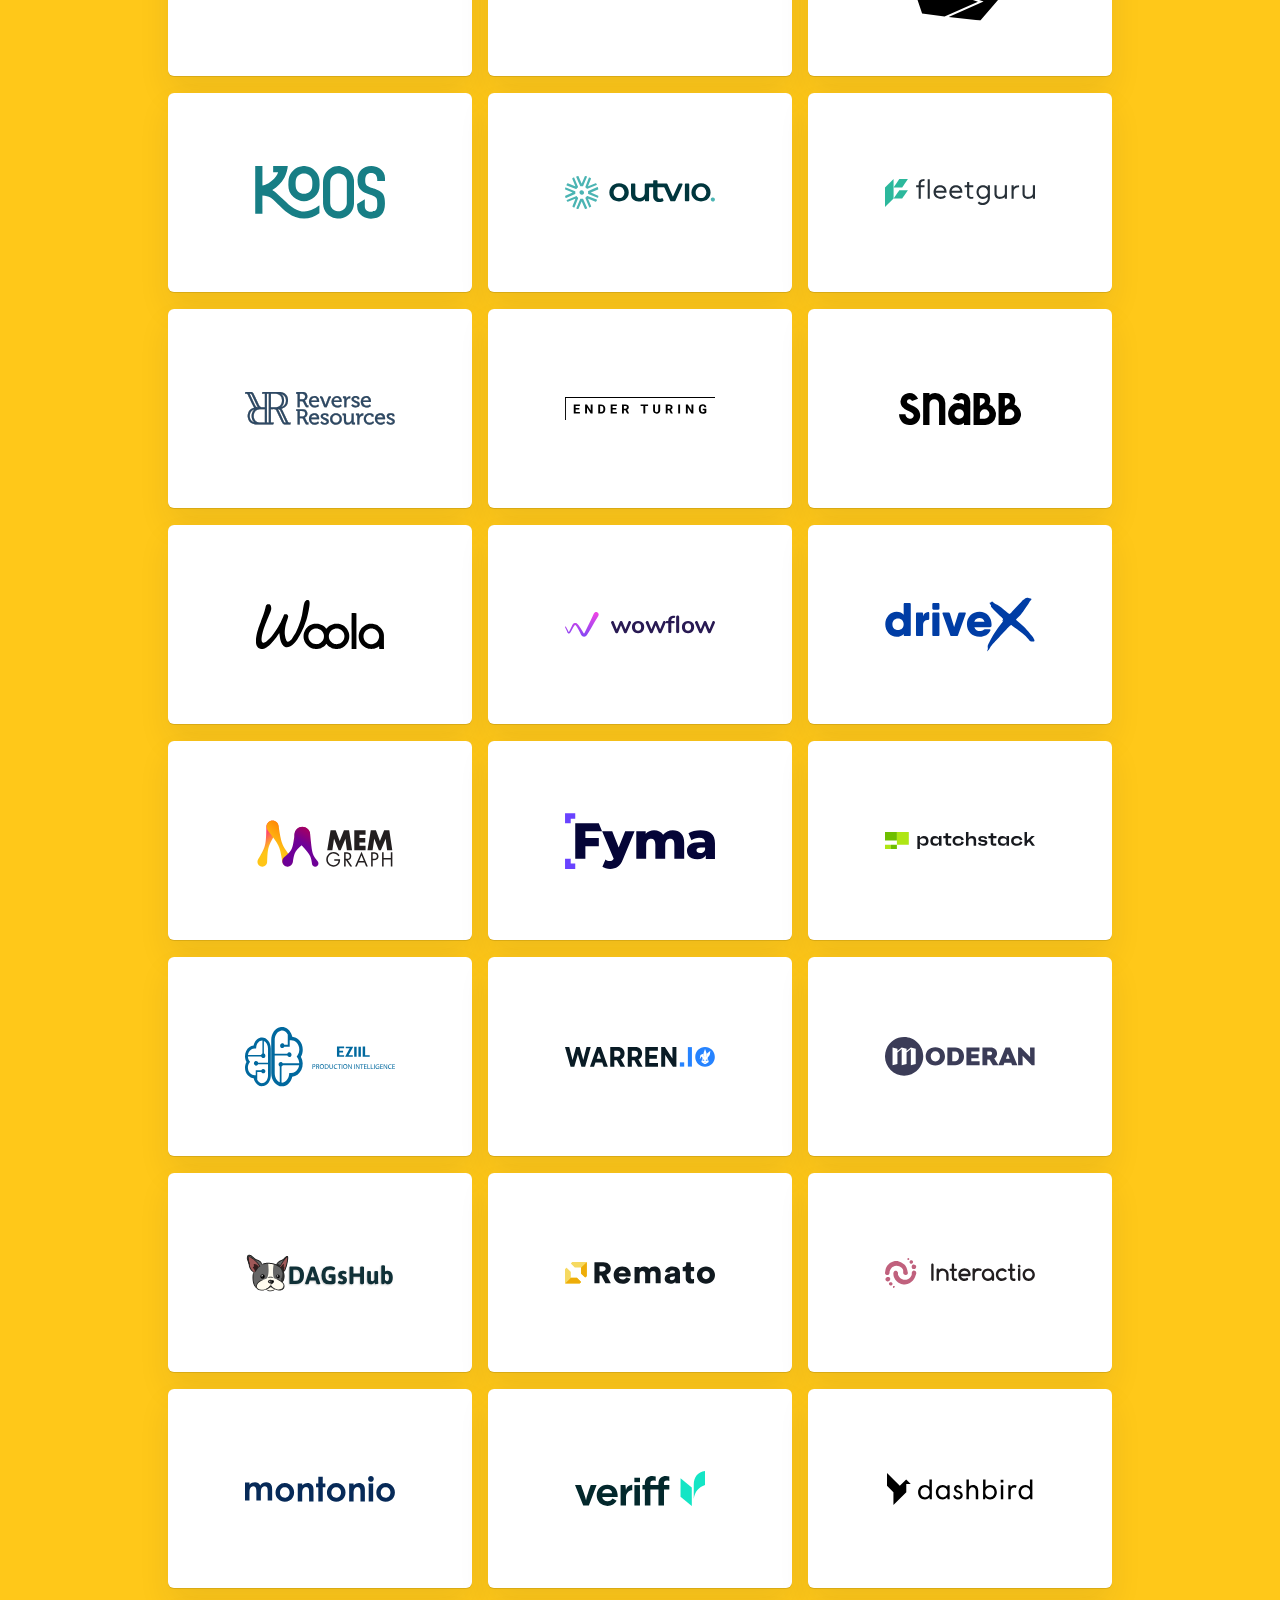
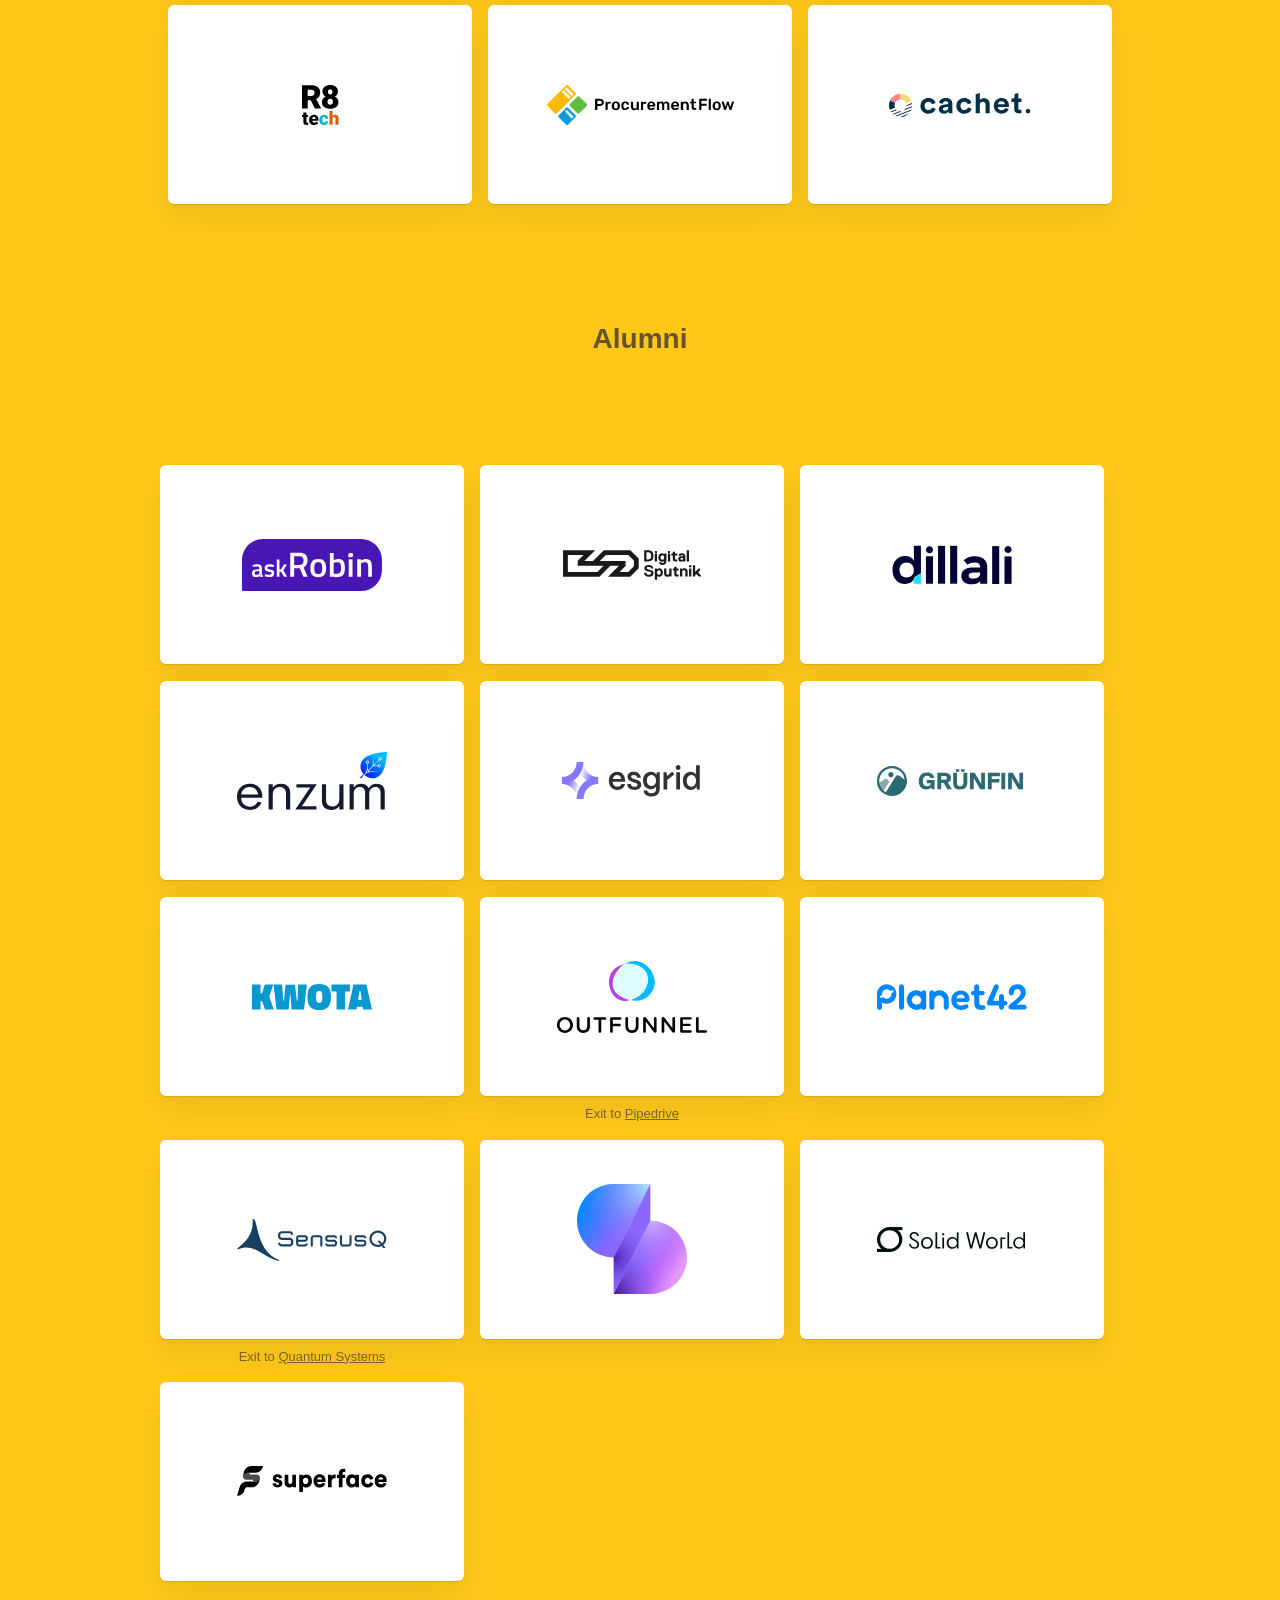
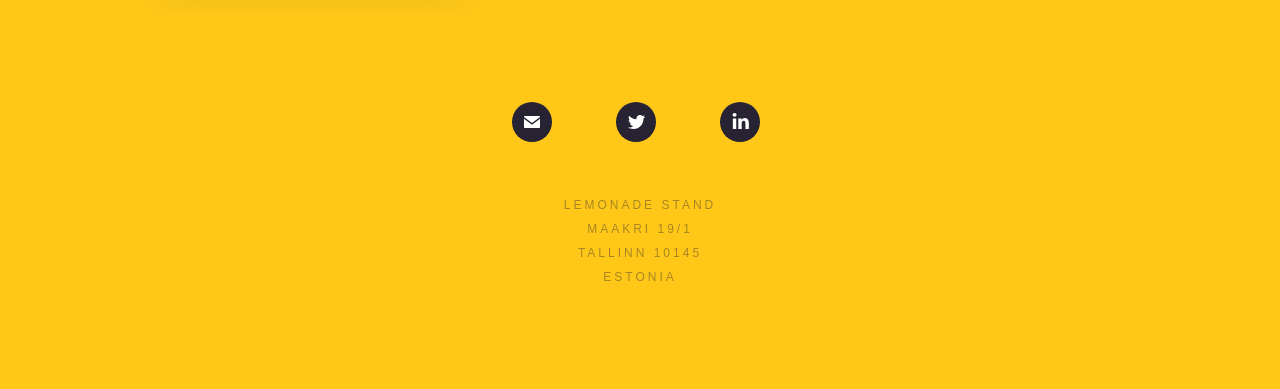
==== commit 9c8ab50c: "B2B > impactful technologies" ====
--- a/index.html
+++ b/index.html
@@ -3,7 +3,7 @@
 
 <head>
   <title>Lemonade Stand – Early stage tech startup investments</title>
-  <meta name="description" content="We invest €50-300K into strong teams, technology or traction. With focus on B2B we are happy to invest in pre-revenue, pre-product phase or join a later round.">
+  <meta name="description" content="We invest €50-300K into strong teams, technology or traction. With focus on impactful technologies we are happy to invest in pre-revenue, pre-product phase or join a later round.">
   <meta name="keywords" content="">
   <meta http-equiv="content-type" content="text/html; charset=utf-8">
   <meta name="robots" content="noodp">
@@ -29,11 +29,11 @@
   <link rel="shortcut icon" href="assets/icons/favicon.png">
   <link rel="stylesheet" href="assets/css/reset.css" type="text/css" media="screen">
   <link rel="stylesheet" href="assets/css/styles.css" type="text/css" media="screen">
-  <meta property="og:description" content="€50-300k into strong teams, technology or traction. With focus on B2B we are happy to invest in pre-revenue, pre-product phase or join a later round.">
+  <meta property="og:description" content="€50-300k into strong teams, technology or traction. With focus on impactful technologies we are happy to invest in pre-revenue, pre-product phase or join a later round.">
   <meta property="og:title" content="Lemonade Stand - Early stage tech startup investments">
   <meta property="og:image" content="assets/icons/lemonade-stand-og.png">
   <meta property="og:url" content="https://lemonadestand.ee">
-  <meta name="twitter:description" content="€50-300k into strong teams, technology or traction. With focus on B2B we are happy to invest in pre-revenue, pre-product phase or join a later round.">
+  <meta name="twitter:description" content="€50-300k into strong teams, technology or traction. With focus on impactful technologies we are happy to invest in pre-revenue, pre-product phase or join a later round.">
   <meta name="twitter:title" content="Lemonade Stand - Early stage tech startup investments">
   <meta name="twitter:card" content="summary">
 </head>
@@ -43,7 +43,7 @@
     <div><img src="assets/logos/lemonade_stand.svg" alt="Lemonade Stand"></div>
     <h1>Early stage tech investments in the Baltic and East European founders.</h1>
     <p>€50-300k into strong teams, technology or traction.</p>
-    <p>With a focus on B2B, we are happy to invest already in the pre-revenue, pre-product phase or join a larger round at the seed stage. Ambitious, experienced, and diverse teams welcome!</p>
+    <p>With a focus on impactful technologies, we are happy to invest already in the pre-revenue, pre-product phase or join a larger round at the seed stage. Ambitious, experienced, and diverse teams welcome!</p>
     <div class="companies">
       <div class="company_outer"><a href="mailto:st@lemonadestand.ee" title="Contact Lemonade Stand">
           <div class="company_inner plus"></div>
--- a/assets/css/styles.css
+++ b/assets/css/styles.css
@@ -44,13 +44,14 @@
 	padding: 32px 24px;
 }
 .companies.alumni {
-	display: flex;
-	flex-wrap: wrap;
-	align-items: flex-start;
+	display: grid;
+	grid-template-columns: repeat(3, 304px);
+	gap: 16px;
 }
 .companies.alumni .company_outer,
 .companies.alumni .company_wrap {
 	float: none;
+	margin: 0;
 }
 .company_outer {
 	float: left;
@@ -294,6 +295,9 @@
 	.company_inner {
 		height: 143px;
 	}
+	.companies.alumni {
+		grid-template-columns: repeat(3, 224px);
+	}
 	.links {
 		margin-left: 224px;
 	}
@@ -317,7 +321,11 @@
 	}
 	.companies {
 		margin: 40px 0;
-	}	
+	}
+	.companies.alumni {
+		grid-template-columns: 1fr;
+		justify-items: center;
+	}
 	.links {
 		width: 66%;
 		margin-left: 17%;
